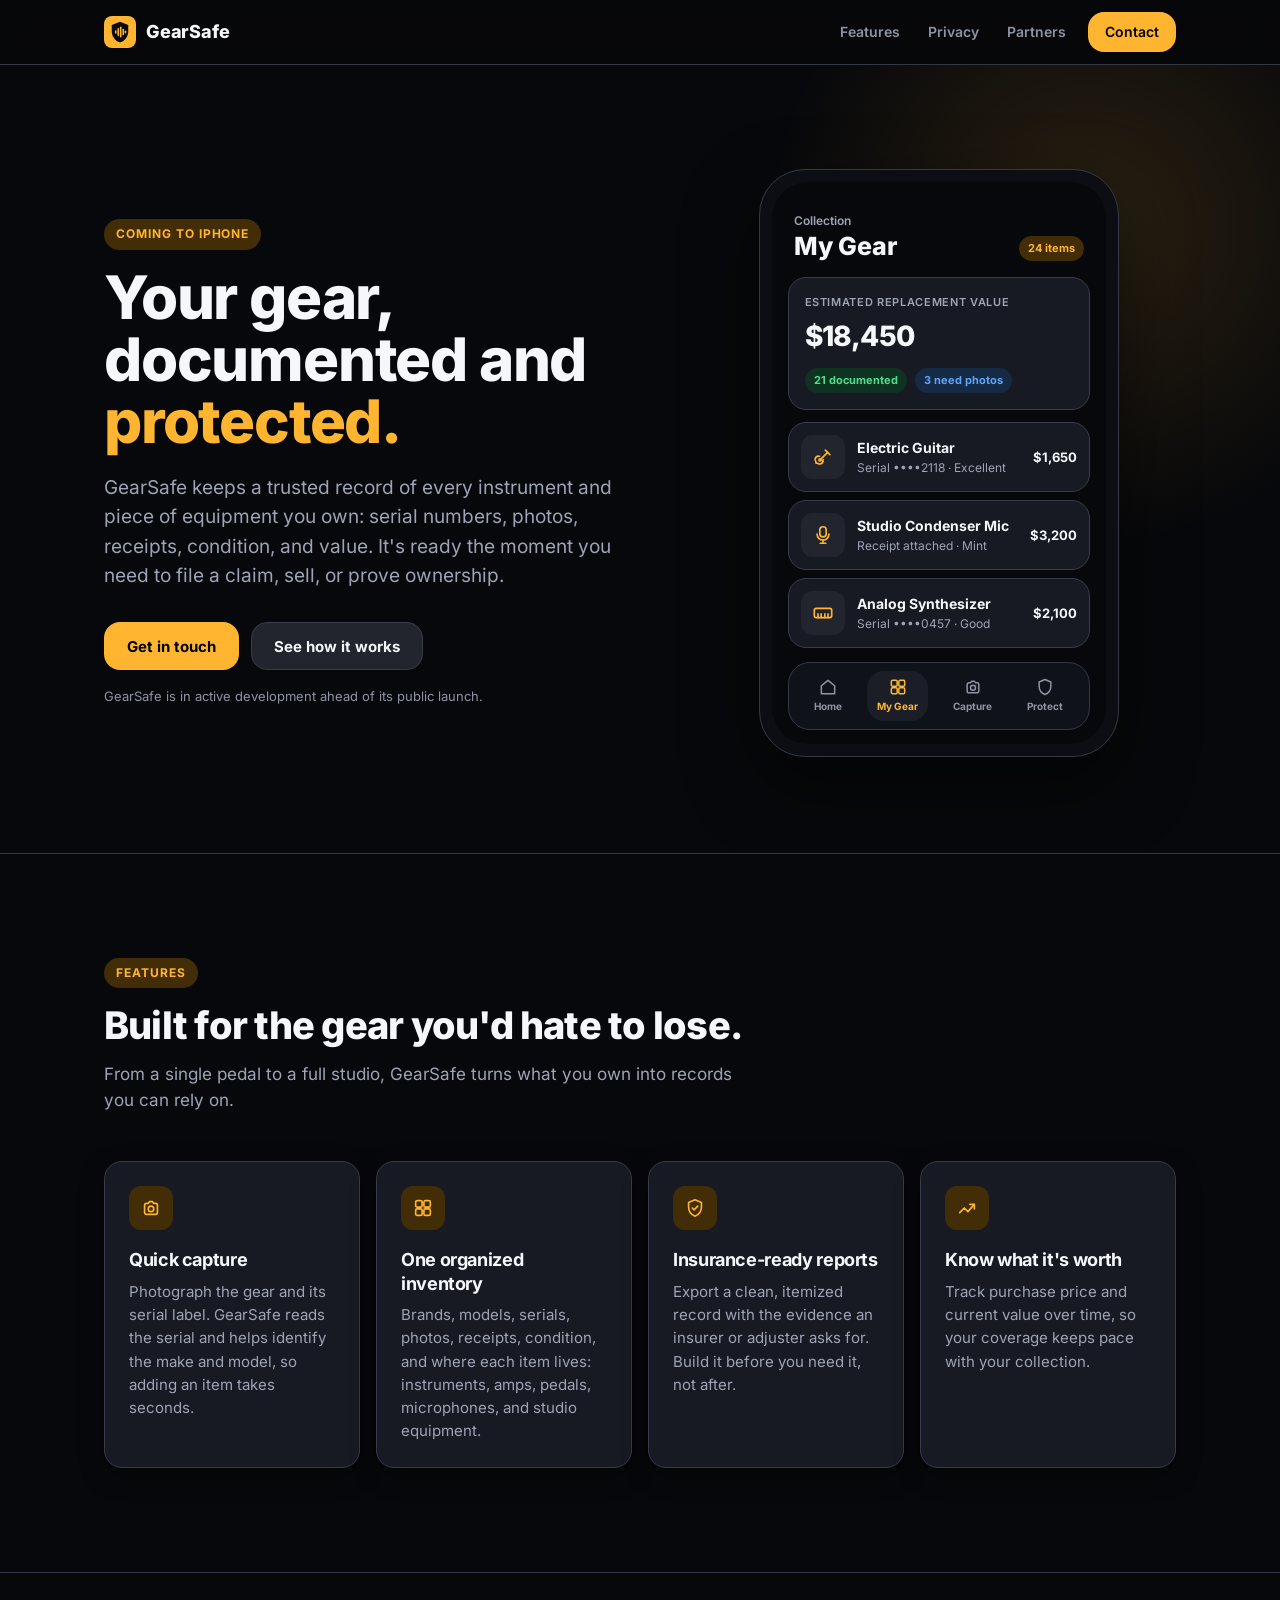
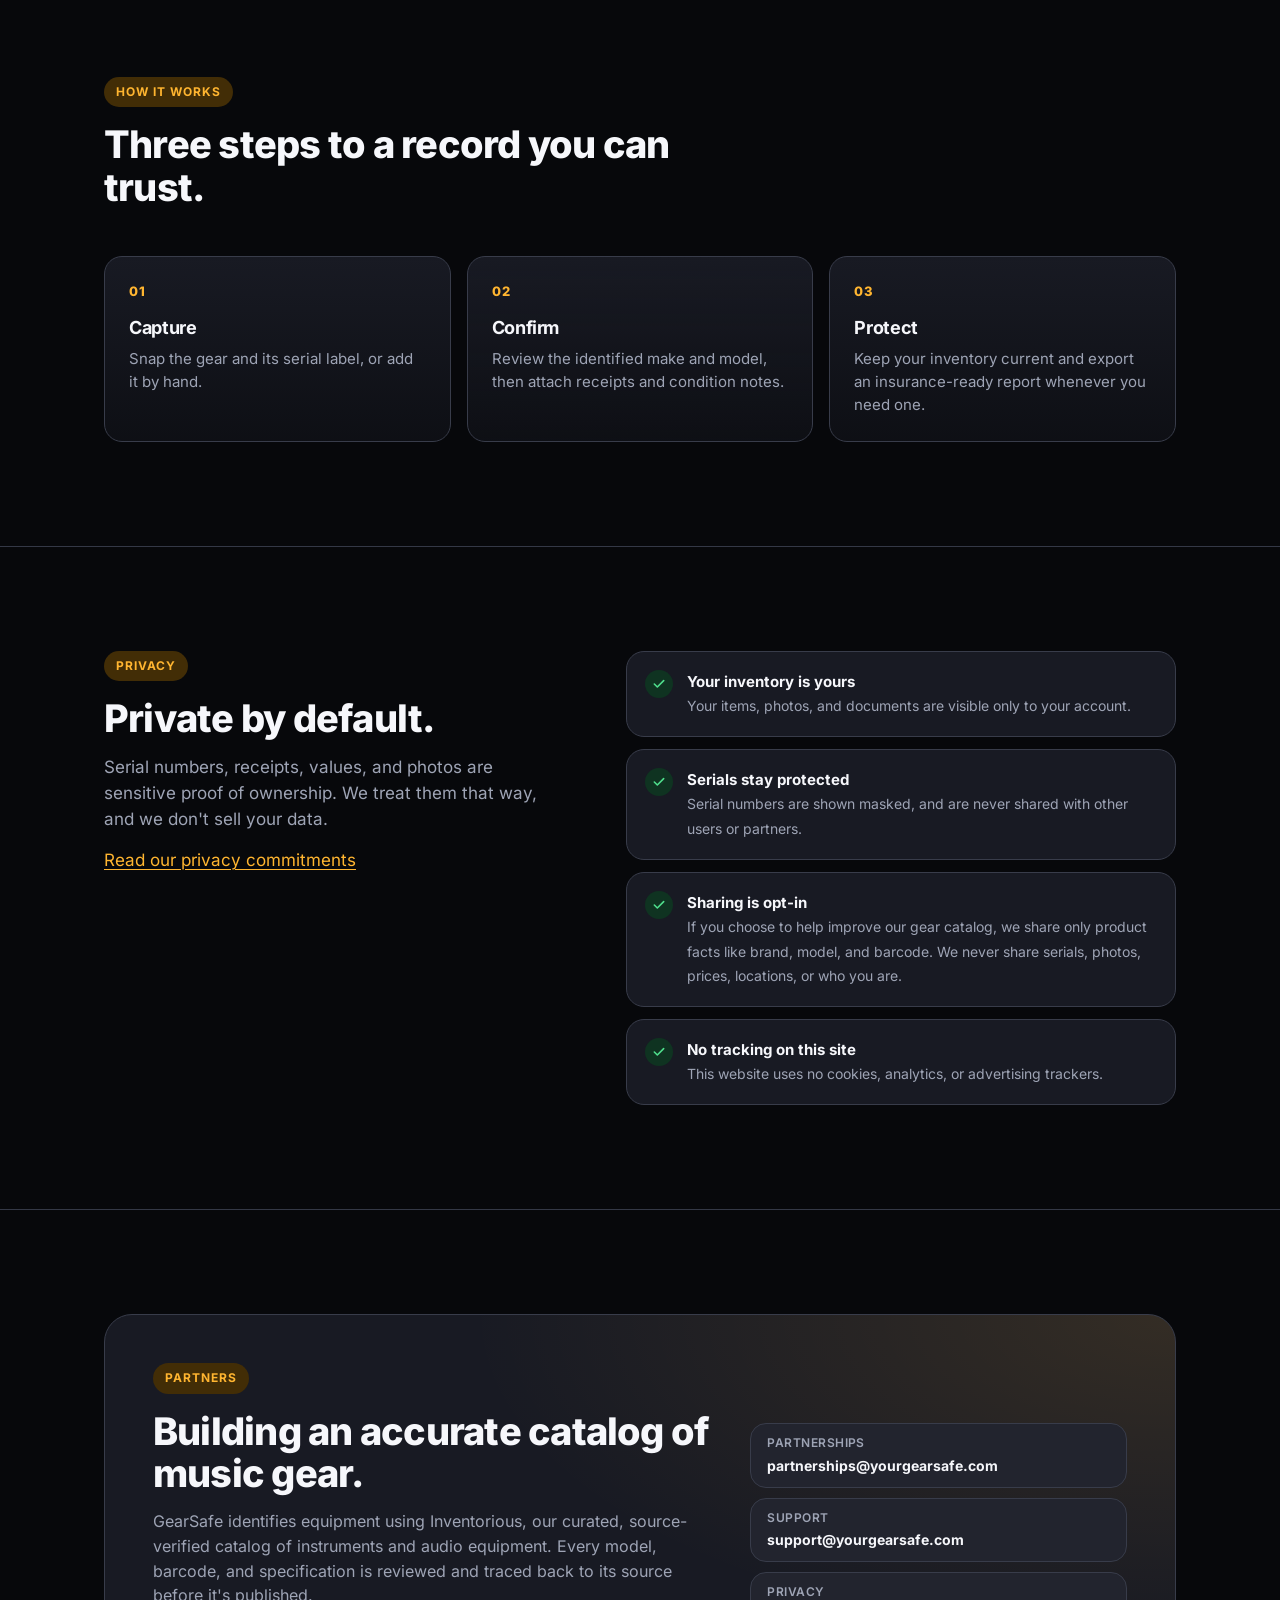
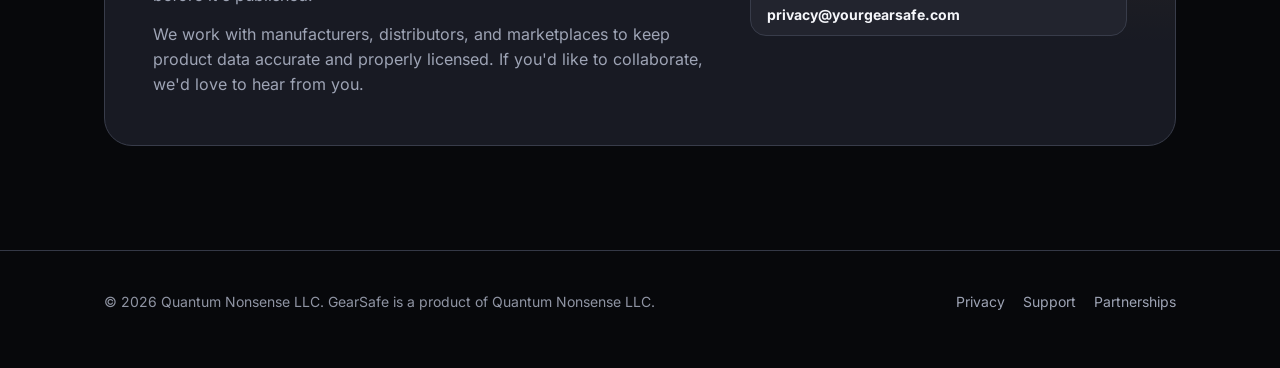
==== index.html @ 67d37d6b "Add GearSafe landing page and privacy commitments Co-Authored-By: Claude Opus 5 (1M context) <norepl" ====
<!doctype html>
<html lang="en">
<head>
  <meta charset="utf-8">
  <meta name="viewport" content="width=device-width, initial-scale=1, viewport-fit=cover">
  <title>GearSafe: Documented, insurance-ready music gear</title>
  <meta name="description" content="GearSafe helps musicians document their instruments and equipment (serials, photos, receipts, and values) and turn them into insurance-ready records. Private by default.">
  <meta name="theme-color" content="#07080B">
  <meta name="color-scheme" content="dark">
  <link rel="canonical" href="https://yourgearsafe.com/">
  <link rel="icon" href="/favicon.svg" type="image/svg+xml">
  <link rel="preload" href="/assets/fonts/inter-latin-wght.woff2" as="font" type="font/woff2" crossorigin>
  <link rel="stylesheet" href="/assets/styles.css">

  <meta property="og:type" content="website">
  <meta property="og:site_name" content="GearSafe">
  <meta property="og:title" content="GearSafe: Documented, insurance-ready music gear">
  <meta property="og:description" content="Document every instrument and piece of equipment you own, and turn it into insurance-ready records. Private by default.">
  <meta property="og:url" content="https://yourgearsafe.com/">
  <meta name="twitter:card" content="summary">
</head>
<body>
  <a class="skip-link" href="#main">Skip to content</a>

  <header class="site-header">
    <div class="wrap">
      <a class="brand" href="/" aria-label="GearSafe home">
        <img class="brand-mark" src="/assets/mark.svg" alt="" width="32" height="32">
        GearSafe
      </a>
      <nav class="nav" aria-label="Primary">
        <a class="nav-link" href="#features">Features</a>
        <a class="nav-link" href="#privacy">Privacy</a>
        <a class="nav-link" href="#partners">Partners</a>
        <a class="btn btn-primary" href="#contact">Contact</a>
      </nav>
    </div>
  </header>

  <main id="main">
    <section class="hero" aria-labelledby="hero-title">
      <div class="wrap hero-grid">
        <div>
          <p class="eyebrow">Coming to iPhone</p>
          <h1 id="hero-title">Your gear, documented and <span class="accent">protected.</span></h1>
          <p class="lede">
            GearSafe keeps a trusted record of every instrument and piece of equipment you own:
            serial numbers, photos, receipts, condition, and value. It's ready the moment you need
            to file a claim, sell, or prove ownership.
          </p>
          <div class="hero-actions">
            <a class="btn btn-primary" href="#contact">Get in touch</a>
            <a class="btn btn-secondary" href="#features">See how it works</a>
          </div>
          <p class="hero-note">GearSafe is in active development ahead of its public launch.</p>
        </div>

        <div class="device" role="img" aria-label="Illustration of the GearSafe My Gear screen listing a guitar, a microphone, and a synthesizer with a total collection value.">
          <div class="screen" aria-hidden="true">
            <div class="screen-top">
              <div>
                <div class="screen-sub">Collection</div>
                <div class="screen-title">My Gear</div>
              </div>
              <span class="chip chip-accent">24 items</span>
            </div>

            <div class="value-card">
              <div class="value-label">Estimated replacement value</div>
              <div class="value-amount">$18,450</div>
              <div class="value-meta">
                <span class="chip chip-success">21 documented</span>
                <span class="chip chip-info">3 need photos</span>
              </div>
            </div>

            <div class="gear-row">
              <div class="gear-thumb">
                <svg viewBox="0 0 24 24" fill="none" stroke="currentColor" stroke-width="1.8" stroke-linecap="round" stroke-linejoin="round"><path d="M14.5 4.5 19.5 9.5"/><path d="M17 7 10.5 13.5"/><path d="M8.2 11.2c-2-.4-4 .6-4.6 2.5-.8 2.4 1.2 3 .8 5 1.9-.5 2.7 1.6 5.1.8 1.9-.6 2.9-2.6 2.5-4.6"/><circle cx="8.8" cy="15.2" r="1.2"/></svg>
              </div>
              <div class="gear-body">
                <div class="gear-name">Electric Guitar</div>
                <div class="gear-detail">Serial ••••2118 · Excellent</div>
              </div>
              <div class="gear-value">$1,650</div>
            </div>

            <div class="gear-row">
              <div class="gear-thumb">
                <svg viewBox="0 0 24 24" fill="none" stroke="currentColor" stroke-width="1.8" stroke-linecap="round" stroke-linejoin="round"><rect x="8.5" y="3" width="7" height="11" rx="3.5"/><path d="M5.5 11a6.5 6.5 0 0 0 13 0"/><path d="M12 17.5V21"/><path d="M9 21h6"/></svg>
              </div>
              <div class="gear-body">
                <div class="gear-name">Studio Condenser Mic</div>
                <div class="gear-detail">Receipt attached · Mint</div>
              </div>
              <div class="gear-value">$3,200</div>
            </div>

            <div class="gear-row">
              <div class="gear-thumb">
                <svg viewBox="0 0 24 24" fill="none" stroke="currentColor" stroke-width="1.8" stroke-linecap="round" stroke-linejoin="round"><rect x="2.5" y="7" width="19" height="10" rx="2"/><path d="M6.5 17v-4"/><path d="M10 17v-4"/><path d="M14 17v-4"/><path d="M17.5 17v-4"/></svg>
              </div>
              <div class="gear-body">
                <div class="gear-name">Analog Synthesizer</div>
                <div class="gear-detail">Serial ••••0457 · Good</div>
              </div>
              <div class="gear-value">$2,100</div>
            </div>

            <div class="tabbar">
              <span class="tab">
                <svg viewBox="0 0 24 24" fill="none" stroke="currentColor" stroke-width="1.8" stroke-linecap="round" stroke-linejoin="round"><path d="M4 10.5 12 4l8 6.5V20H4z"/></svg>
                Home
              </span>
              <span class="tab is-active">
                <svg viewBox="0 0 24 24" fill="none" stroke="currentColor" stroke-width="1.8" stroke-linecap="round" stroke-linejoin="round"><rect x="4" y="4" width="7" height="7" rx="1.5"/><rect x="13" y="4" width="7" height="7" rx="1.5"/><rect x="4" y="13" width="7" height="7" rx="1.5"/><rect x="13" y="13" width="7" height="7" rx="1.5"/></svg>
                My Gear
              </span>
              <span class="tab">
                <svg viewBox="0 0 24 24" fill="none" stroke="currentColor" stroke-width="1.8" stroke-linecap="round" stroke-linejoin="round"><path d="M7 7h2l1.5-2h3L15 7h2a2 2 0 0 1 2 2v8a2 2 0 0 1-2 2H7a2 2 0 0 1-2-2V9a2 2 0 0 1 2-2z"/><circle cx="12" cy="13" r="3"/></svg>
                Capture
              </span>
              <span class="tab">
                <svg viewBox="0 0 24 24" fill="none" stroke="currentColor" stroke-width="1.8" stroke-linecap="round" stroke-linejoin="round"><path d="M12 3 5 6v5c0 4.5 3 8.4 7 10 4-1.6 7-5.5 7-10V6z"/></svg>
                Protect
              </span>
            </div>
          </div>
        </div>
      </div>
    </section>

    <section class="section" id="features" aria-labelledby="features-title">
      <div class="wrap">
        <div class="section-head">
          <p class="eyebrow">Features</p>
          <h2 id="features-title">Built for the gear you'd hate to lose.</h2>
          <p>From a single pedal to a full studio, GearSafe turns what you own into records you can rely on.</p>
        </div>

        <div class="cards">
          <article class="card">
            <div class="card-icon" aria-hidden="true">
              <svg viewBox="0 0 24 24" fill="none" stroke="currentColor" stroke-width="1.8" stroke-linecap="round" stroke-linejoin="round"><path d="M7 7h2l1.5-2h3L15 7h2a2 2 0 0 1 2 2v8a2 2 0 0 1-2 2H7a2 2 0 0 1-2-2V9a2 2 0 0 1 2-2z"/><circle cx="12" cy="13" r="3"/></svg>
            </div>
            <h3>Quick capture</h3>
            <p>Photograph the gear and its serial label. GearSafe reads the serial and helps identify the make and model, so adding an item takes seconds.</p>
          </article>

          <article class="card">
            <div class="card-icon" aria-hidden="true">
              <svg viewBox="0 0 24 24" fill="none" stroke="currentColor" stroke-width="1.8" stroke-linecap="round" stroke-linejoin="round"><rect x="4" y="4" width="7" height="7" rx="1.5"/><rect x="13" y="4" width="7" height="7" rx="1.5"/><rect x="4" y="13" width="7" height="7" rx="1.5"/><rect x="13" y="13" width="7" height="7" rx="1.5"/></svg>
            </div>
            <h3>One organized inventory</h3>
            <p>Brands, models, serials, photos, receipts, condition, and where each item lives: instruments, amps, pedals, microphones, and studio equipment.</p>
          </article>

          <article class="card">
            <div class="card-icon" aria-hidden="true">
              <svg viewBox="0 0 24 24" fill="none" stroke="currentColor" stroke-width="1.8" stroke-linecap="round" stroke-linejoin="round"><path d="M12 3 5 6v5c0 4.5 3 8.4 7 10 4-1.6 7-5.5 7-10V6z"/><path d="m9 12 2 2 4-4"/></svg>
            </div>
            <h3>Insurance-ready reports</h3>
            <p>Export a clean, itemized record with the evidence an insurer or adjuster asks for. Build it before you need it, not after.</p>
          </article>

          <article class="card">
            <div class="card-icon" aria-hidden="true">
              <svg viewBox="0 0 24 24" fill="none" stroke="currentColor" stroke-width="1.8" stroke-linecap="round" stroke-linejoin="round"><path d="M4 17 9 12l4 4 7-8"/><path d="M15 8h5v5"/></svg>
            </div>
            <h3>Know what it's worth</h3>
            <p>Track purchase price and current value over time, so your coverage keeps pace with your collection.</p>
          </article>
        </div>
      </div>
    </section>

    <section class="section" aria-labelledby="how-title">
      <div class="wrap">
        <div class="section-head">
          <p class="eyebrow">How it works</p>
          <h2 id="how-title">Three steps to a record you can trust.</h2>
        </div>
        <ol class="steps">
          <li>
            <h3>Capture</h3>
            <p>Snap the gear and its serial label, or add it by hand.</p>
          </li>
          <li>
            <h3>Confirm</h3>
            <p>Review the identified make and model, then attach receipts and condition notes.</p>
          </li>
          <li>
            <h3>Protect</h3>
            <p>Keep your inventory current and export an insurance-ready report whenever you need one.</p>
          </li>
        </ol>
      </div>
    </section>

    <section class="section" id="privacy" aria-labelledby="privacy-title">
      <div class="wrap split">
        <div class="section-head">
          <p class="eyebrow">Privacy</p>
          <h2 id="privacy-title">Private by default.</h2>
          <p>
            Serial numbers, receipts, values, and photos are sensitive proof of ownership.
            We treat them that way, and we don't sell your data.
          </p>
          <p><a href="/privacy/">Read our privacy commitments</a></p>
        </div>

        <ul class="checklist">
          <li>
            <span class="tick" aria-hidden="true"><svg viewBox="0 0 24 24" fill="none" stroke="currentColor" stroke-width="2.4" stroke-linecap="round" stroke-linejoin="round"><path d="m5 12 4.5 4.5L19 7"/></svg></span>
            <div><strong>Your inventory is yours</strong><span>Your items, photos, and documents are visible only to your account.</span></div>
          </li>
          <li>
            <span class="tick" aria-hidden="true"><svg viewBox="0 0 24 24" fill="none" stroke="currentColor" stroke-width="2.4" stroke-linecap="round" stroke-linejoin="round"><path d="m5 12 4.5 4.5L19 7"/></svg></span>
            <div><strong>Serials stay protected</strong><span>Serial numbers are shown masked, and are never shared with other users or partners.</span></div>
          </li>
          <li>
            <span class="tick" aria-hidden="true"><svg viewBox="0 0 24 24" fill="none" stroke="currentColor" stroke-width="2.4" stroke-linecap="round" stroke-linejoin="round"><path d="m5 12 4.5 4.5L19 7"/></svg></span>
            <div><strong>Sharing is opt-in</strong><span>If you choose to help improve our gear catalog, we share only product facts like brand, model, and barcode. We never share serials, photos, prices, locations, or who you are.</span></div>
          </li>
          <li>
            <span class="tick" aria-hidden="true"><svg viewBox="0 0 24 24" fill="none" stroke="currentColor" stroke-width="2.4" stroke-linecap="round" stroke-linejoin="round"><path d="m5 12 4.5 4.5L19 7"/></svg></span>
            <div><strong>No tracking on this site</strong><span>This website uses no cookies, analytics, or advertising trackers.</span></div>
          </li>
        </ul>
      </div>
    </section>

    <section class="section" id="partners" aria-labelledby="partners-title">
      <div class="wrap">
        <div class="panel">
          <div>
            <p class="eyebrow">Partners</p>
            <h2 id="partners-title">Building an accurate catalog of music gear.</h2>
            <p>
              GearSafe identifies equipment using Inventorious, our curated, source-verified catalog
              of instruments and audio equipment. Every model, barcode, and specification is
              reviewed and traced back to its source before it's published.
            </p>
            <p>
              We work with manufacturers, distributors, and marketplaces to keep product data
              accurate and properly licensed. If you'd like to collaborate, we'd love to hear from you.
            </p>
          </div>
          <ul class="contact-list" id="contact" aria-label="Contact GearSafe">
            <li>
              <a href="mailto:partnerships@yourgearsafe.com">
                <span class="label">Partnerships</span>
                <span class="addr">partnerships@yourgearsafe.com</span>
              </a>
            </li>
            <li>
              <a href="mailto:support@yourgearsafe.com">
                <span class="label">Support</span>
                <span class="addr">support@yourgearsafe.com</span>
              </a>
            </li>
            <li>
              <a href="mailto:privacy@yourgearsafe.com">
                <span class="label">Privacy</span>
                <span class="addr">privacy@yourgearsafe.com</span>
              </a>
            </li>
          </ul>
        </div>
      </div>
    </section>
  </main>

  <footer class="site-footer">
    <div class="wrap">
      <span>© 2026 Quantum Nonsense LLC. GearSafe is a product of Quantum Nonsense LLC.</span>
      <nav class="footer-links" aria-label="Footer">
        <a href="/privacy/">Privacy</a>
        <a href="mailto:support@yourgearsafe.com">Support</a>
        <a href="mailto:partnerships@yourgearsafe.com">Partnerships</a>
      </nav>
    </div>
  </footer>
</body>
</html>
---- assets/styles.css ----
/*
 * GearSafe marketing site.
 * Tokens mirror the `Gear Safe` Figma file (Design System v2 — Prototype 2.0),
 * as implemented in the app at src/constants/gear-vault-theme.ts.
 * Standing rule: "Look like GearSafe. Behave like iOS."
 */

@font-face {
  font-family: "Inter";
  src: url("fonts/inter-latin-wght.woff2") format("woff2");
  font-weight: 100 900;
  font-style: normal;
  font-display: swap;
}

:root {
  /* Semantic color */
  --bg-canvas: #07080b;
  --bg-surface: #181a23;
  --bg-elevated: #22242e;
  --bg-accent-subtle: #422d06;
  --bg-success-subtle: #0f3321;
  --bg-info-subtle: #142a45;
  --text-primary: #f6f7fb;
  --text-secondary: #9ea4b5;
  --text-accent: #ffb530;
  --text-inverse: #000000;
  --text-success: #4fde8c;
  --text-info: #60a5fa;
  --border-default: #383c4a;
  --border-soft: #343846;
  --border-focus: #ffb530;
  --nav-bg: rgba(17, 19, 26, 0.98);
  --nav-pill: #1b1e27;
  --nav-inactive: #8f94a3;

  /* Measures */
  --radius-sm: 8px;
  --radius-md: 12px;
  --radius-control: 16px;
  --radius-card: 18px;
  --radius-lg: 20px;
  --radius-sheet: 28px;
  --radius-pill: 999px;
  --touch-min: 44px;

  /* Effects */
  --shadow-card: 0 8px 24px rgba(0, 0, 0, 0.35);
  --shadow-floating: 0 28px 70px rgba(0, 0, 0, 0.5);
  --focus-amber: 0 0 0 3px rgba(255, 181, 48, 0.4);

  --page-max: 1120px;
  --gutter: clamp(16px, 5vw, 24px);
}

*,
*::before,
*::after {
  box-sizing: border-box;
}

html {
  -webkit-text-size-adjust: 100%;
  scroll-behavior: smooth;
}

@media (prefers-reduced-motion: reduce) {
  html {
    scroll-behavior: auto;
  }
}

body {
  margin: 0;
  background: var(--bg-canvas);
  color: var(--text-primary);
  font-family: "Inter", system-ui, -apple-system, "Segoe UI", Roboto, sans-serif;
  font-size: 16px;
  line-height: 1.55;
  -webkit-font-smoothing: antialiased;
  -moz-osx-font-smoothing: grayscale;
}

img,
svg {
  display: block;
  max-width: 100%;
}

a {
  color: var(--text-accent);
  text-decoration-thickness: 1px;
  text-underline-offset: 3px;
}

a:focus-visible,
button:focus-visible {
  outline: none;
  box-shadow: var(--focus-amber);
  border-radius: var(--radius-sm);
}

.wrap {
  width: 100%;
  max-width: var(--page-max);
  margin: 0 auto;
  padding-inline: var(--gutter);
}

.skip-link {
  position: absolute;
  left: 16px;
  top: -60px;
  background: var(--text-accent);
  color: var(--text-inverse);
  padding: 10px 14px;
  border-radius: var(--radius-sm);
  font-weight: 700;
  z-index: 100;
}
.skip-link:focus {
  top: 12px;
}

/* ---------- Header ---------- */

.site-header {
  position: sticky;
  top: 0;
  z-index: 50;
  background: rgba(7, 8, 11, 0.86);
  backdrop-filter: saturate(140%) blur(14px);
  -webkit-backdrop-filter: saturate(140%) blur(14px);
  border-bottom: 1px solid var(--border-soft);
}

.site-header .wrap {
  display: flex;
  align-items: center;
  justify-content: space-between;
  gap: 16px;
  min-height: 64px;
}

.brand {
  display: inline-flex;
  align-items: center;
  gap: 10px;
  color: var(--text-primary);
  text-decoration: none;
  font-weight: 800;
  font-size: 18px;
  letter-spacing: -0.01em;
  min-height: var(--touch-min);
}

.brand-mark {
  width: 32px;
  height: 32px;
  flex: none;
}

.nav {
  display: flex;
  align-items: center;
  gap: 4px;
}

.nav a {
  display: inline-flex;
  align-items: center;
  min-height: var(--touch-min);
  padding: 0 12px;
  color: var(--nav-inactive);
  text-decoration: none;
  font-size: 14px;
  font-weight: 600;
  border-radius: var(--radius-pill);
}

.nav a:hover {
  color: var(--text-primary);
  background: var(--nav-pill);
}

@media (max-width: 720px) {
  .nav .nav-link {
    display: none;
  }
}

/* ---------- Buttons ---------- */

.btn {
  display: inline-flex;
  align-items: center;
  justify-content: center;
  gap: 8px;
  min-height: 48px;
  padding: 0 22px;
  border-radius: var(--radius-control);
  font: inherit;
  font-size: 15px;
  font-weight: 700;
  text-decoration: none;
  border: 1px solid transparent;
  cursor: pointer;
  transition: opacity 120ms ease, background-color 120ms ease;
}

.btn:active {
  opacity: 0.86;
}

.btn-primary {
  background: var(--text-accent);
  color: var(--text-inverse);
}

.btn-primary:hover {
  background: #ffb833;
}

.btn-secondary {
  background: var(--bg-elevated);
  color: var(--text-primary);
  border-color: var(--border-default);
}

.btn-secondary:hover {
  border-color: var(--text-secondary);
}

.nav a.btn-primary,
.nav a.btn-primary:hover {
  color: var(--text-inverse);
  background: var(--text-accent);
}

.nav a.btn-primary:hover {
  background: #ffb833;
}

.nav .btn {
  border-radius: var(--radius-control);
  min-height: 40px;
  padding: 0 16px;
  font-size: 14px;
  margin-left: 6px;
}

/* ---------- Type ---------- */

.eyebrow {
  display: inline-flex;
  align-items: center;
  gap: 8px;
  margin: 0 0 16px;
  padding: 6px 12px;
  border-radius: var(--radius-pill);
  background: var(--bg-accent-subtle);
  color: var(--text-accent);
  font-size: 12px;
  font-weight: 700;
  letter-spacing: 0.08em;
  text-transform: uppercase;
}

h1,
h2,
h3 {
  margin: 0;
  letter-spacing: -0.02em;
}

h1 {
  font-size: clamp(38px, 6vw, 60px);
  line-height: 1.04;
  font-weight: 800;
}

h2 {
  font-size: clamp(28px, 4vw, 38px);
  line-height: 1.12;
  font-weight: 800;
}

h3 {
  font-size: 18px;
  line-height: 1.3;
  font-weight: 700;
}

.lede {
  margin: 20px 0 0;
  max-width: 34em;
  color: var(--text-secondary);
  font-size: clamp(17px, 2vw, 19px);
}

.accent {
  color: var(--text-accent);
}

/* ---------- Hero ---------- */

.hero {
  position: relative;
  overflow: hidden;
  padding-block: clamp(56px, 9vw, 104px) clamp(56px, 8vw, 96px);
}

.hero::before {
  content: "";
  position: absolute;
  inset: -20% -10% auto auto;
  width: 640px;
  height: 640px;
  background: radial-gradient(closest-side, rgba(255, 181, 48, 0.14), rgba(255, 181, 48, 0));
  pointer-events: none;
}

.hero-grid {
  position: relative;
  display: grid;
  grid-template-columns: minmax(0, 1.05fr) minmax(0, 0.95fr);
  gap: clamp(40px, 6vw, 72px);
  align-items: center;
}

@media (max-width: 900px) {
  .hero-grid {
    grid-template-columns: minmax(0, 1fr);
  }
}

.hero-actions {
  display: flex;
  flex-wrap: wrap;
  gap: 12px;
  margin-top: 32px;
}

.hero-note {
  margin: 16px 0 0;
  color: var(--nav-inactive);
  font-size: 13px;
}

/* ---------- Device mock (illustrative, built from app tokens) ---------- */

.device {
  justify-self: center;
  width: min(100%, 360px);
  padding: 12px;
  border-radius: 46px;
  background: #0d0e13;
  border: 1px solid var(--border-soft);
  box-shadow: var(--shadow-floating);
}

.screen {
  border-radius: 36px;
  background: var(--bg-canvas);
  padding: 22px 16px 14px;
  overflow: hidden;
}

.screen-top {
  display: flex;
  align-items: flex-end;
  justify-content: space-between;
  margin: 8px 6px 16px;
}

.screen-title {
  font-size: 25px;
  line-height: 1.2;
  font-weight: 800;
}

.screen-sub {
  color: var(--text-secondary);
  font-size: 12px;
  font-weight: 600;
}

.value-card {
  padding: 16px;
  border-radius: var(--radius-card);
  background: var(--bg-surface);
  border: 1px solid var(--border-default);
  margin-bottom: 12px;
}

.value-label {
  color: var(--text-secondary);
  font-size: 11px;
  font-weight: 600;
  letter-spacing: 0.06em;
  text-transform: uppercase;
}

.value-amount {
  margin-top: 4px;
  font-size: 28px;
  font-weight: 800;
  letter-spacing: -0.02em;
}

.value-meta {
  display: flex;
  gap: 8px;
  margin-top: 10px;
}

.chip {
  display: inline-flex;
  align-items: center;
  gap: 6px;
  padding: 4px 9px;
  border-radius: var(--radius-pill);
  font-size: 11px;
  font-weight: 700;
}

.chip-success {
  background: var(--bg-success-subtle);
  color: var(--text-success);
}

.chip-accent {
  background: var(--bg-accent-subtle);
  color: var(--text-accent);
}

.chip-info {
  background: var(--bg-info-subtle);
  color: var(--text-info);
}

.gear-row {
  display: flex;
  align-items: center;
  gap: 12px;
  padding: 12px;
  border-radius: var(--radius-card);
  background: var(--bg-surface);
  border: 1px solid var(--border-default);
  margin-bottom: 8px;
}

.gear-thumb {
  width: 44px;
  height: 44px;
  flex: none;
  border-radius: var(--radius-md);
  background: var(--bg-elevated);
  display: grid;
  place-items: center;
  color: var(--text-accent);
}

.gear-thumb svg {
  width: 22px;
  height: 22px;
}

.gear-body {
  min-width: 0;
  flex: 1;
}

.gear-name {
  font-size: 14px;
  font-weight: 700;
  white-space: nowrap;
  overflow: hidden;
  text-overflow: ellipsis;
}

.gear-detail {
  color: var(--text-secondary);
  font-size: 12px;
}

.gear-value {
  font-size: 13px;
  font-weight: 700;
}

.tabbar {
  display: flex;
  justify-content: space-around;
  margin-top: 14px;
  padding: 8px;
  border-radius: 22px;
  background: var(--nav-bg);
  border: 1px solid var(--border-soft);
}

.tab {
  display: grid;
  place-items: center;
  gap: 2px;
  padding: 6px 10px;
  border-radius: 17px;
  color: var(--nav-inactive);
  font-size: 10px;
  font-weight: 700;
}

.tab svg {
  width: 20px;
  height: 20px;
}

.tab.is-active {
  background: var(--nav-pill);
  color: #ffb833;
}

/* ---------- Sections ---------- */

.section {
  padding-block: clamp(64px, 9vw, 104px);
  border-top: 1px solid var(--border-soft);
}

.section-head {
  max-width: 40em;
  margin-bottom: clamp(32px, 5vw, 48px);
}

.section-head p {
  margin: 14px 0 0;
  color: var(--text-secondary);
  font-size: 17px;
}

.cards {
  display: grid;
  grid-template-columns: repeat(auto-fit, minmax(min(100%, 250px), 1fr));
  gap: 16px;
}

.card {
  padding: 24px;
  border-radius: var(--radius-card);
  background: var(--bg-surface);
  border: 1px solid var(--border-default);
  box-shadow: var(--shadow-card);
}

.card p {
  margin: 8px 0 0;
  color: var(--text-secondary);
  font-size: 15px;
}

.card-icon {
  width: 44px;
  height: 44px;
  margin-bottom: 18px;
  border-radius: var(--radius-md);
  background: var(--bg-accent-subtle);
  color: var(--text-accent);
  display: grid;
  place-items: center;
}

.card-icon svg {
  width: 22px;
  height: 22px;
}

.steps {
  counter-reset: step;
  display: grid;
  grid-template-columns: repeat(auto-fit, minmax(min(100%, 240px), 1fr));
  gap: 16px;
  margin: 0;
  padding: 0;
  list-style: none;
}

.steps li {
  counter-increment: step;
  padding: 24px;
  border-radius: var(--radius-card);
  border: 1px solid var(--border-default);
  background: linear-gradient(180deg, var(--bg-surface), rgba(24, 26, 35, 0.4));
}

.steps li::before {
  content: counter(step, decimal-leading-zero);
  display: block;
  margin-bottom: 14px;
  color: var(--text-accent);
  font-size: 13px;
  font-weight: 800;
  letter-spacing: 0.08em;
}

.steps p {
  margin: 8px 0 0;
  color: var(--text-secondary);
  font-size: 15px;
}

/* ---------- Privacy ---------- */

.split {
  display: grid;
  grid-template-columns: minmax(0, 0.9fr) minmax(0, 1.1fr);
  gap: clamp(32px, 6vw, 72px);
  align-items: start;
}

@media (max-width: 860px) {
  .split {
    grid-template-columns: minmax(0, 1fr);
  }
}

.checklist {
  display: grid;
  gap: 12px;
  margin: 0;
  padding: 0;
  list-style: none;
}

.checklist li {
  display: grid;
  grid-template-columns: 28px minmax(0, 1fr);
  gap: 14px;
  padding: 18px;
  border-radius: var(--radius-card);
  background: var(--bg-surface);
  border: 1px solid var(--border-default);
}

.checklist .tick {
  width: 28px;
  height: 28px;
  border-radius: var(--radius-pill);
  background: var(--bg-success-subtle);
  color: var(--text-success);
  display: grid;
  place-items: center;
}

.checklist .tick svg {
  width: 16px;
  height: 16px;
}

.checklist strong {
  display: block;
  font-size: 15px;
}

.checklist span {
  color: var(--text-secondary);
  font-size: 14px;
}

/* ---------- Partners / contact ---------- */

.panel {
  display: grid;
  grid-template-columns: minmax(0, 1.2fr) minmax(0, 0.8fr);
  gap: 32px;
  align-items: center;
  padding: clamp(24px, 5vw, 48px);
  border-radius: var(--radius-sheet);
  background:
    radial-gradient(120% 140% at 100% 0%, rgba(255, 181, 48, 0.12), rgba(255, 181, 48, 0) 55%),
    var(--bg-surface);
  border: 1px solid var(--border-default);
}

@media (max-width: 820px) {
  .panel {
    grid-template-columns: minmax(0, 1fr);
  }
}

.panel p {
  margin: 14px 0 0;
  color: var(--text-secondary);
  font-size: 16px;
}

.contact-list {
  display: grid;
  gap: 10px;
  margin: 0;
  padding: 0;
  list-style: none;
}

.contact-list a {
  display: flex;
  align-items: center;
  justify-content: space-between;
  gap: 12px;
  min-height: 56px;
  padding: 0 16px;
  border-radius: var(--radius-control);
  background: var(--bg-elevated);
  border: 1px solid var(--border-default);
  color: var(--text-primary);
  text-decoration: none;
}

.contact-list a:hover {
  border-color: var(--text-accent);
}

.contact-list .label {
  color: var(--text-secondary);
  font-size: 12px;
  font-weight: 600;
  letter-spacing: 0.04em;
  text-transform: uppercase;
}

.contact-list .addr {
  font-size: 14px;
  font-weight: 700;
  overflow-wrap: anywhere;
  text-align: right;
}

/* ---------- Footer ---------- */

.site-footer {
  padding-block: 40px 56px;
  border-top: 1px solid var(--border-soft);
  color: var(--nav-inactive);
  font-size: 14px;
}

.site-footer .wrap {
  display: flex;
  flex-wrap: wrap;
  align-items: center;
  justify-content: space-between;
  gap: 16px;
}

.footer-links {
  display: flex;
  flex-wrap: wrap;
  gap: 4px 18px;
}

.footer-links a {
  color: var(--text-secondary);
  text-decoration: none;
}

.footer-links a:hover {
  color: var(--text-primary);
}

/* ---------- Legal page ---------- */

.legal {
  padding-block: clamp(48px, 8vw, 88px);
}

.legal article {
  max-width: 44em;
}

.legal h1 {
  font-size: clamp(34px, 5vw, 46px);
}

.legal .updated {
  margin: 12px 0 0;
  color: var(--nav-inactive);
  font-size: 14px;
}

.legal h2 {
  margin-top: 44px;
  font-size: 22px;
}

.legal p,
.legal li {
  color: var(--text-secondary);
}

.legal li + li {
  margin-top: 6px;
}

.legal strong {
  color: var(--text-primary);
}

.callout {
  margin-top: 28px;
  padding: 18px 20px;
  border-radius: var(--radius-card);
  background: var(--bg-accent-subtle);
  border: 1px solid rgba(255, 181, 48, 0.35);
  color: var(--text-primary);
}

.callout p {
  margin: 0;
  color: var(--text-primary);
}

/* ---------- Layout refinements ---------- */

/* Section eyebrows keep their pill style inside section heads and panels. */
.section-head .eyebrow,
.panel .eyebrow {
  margin: 0 0 16px;
  color: var(--text-accent);
  font-size: 12px;
}

/* Feature cards: 4-up on wide screens, 2x2 on tablets, stacked on phones. */
.cards {
  grid-template-columns: repeat(4, minmax(0, 1fr));
}

@media (max-width: 1100px) {
  .cards {
    grid-template-columns: repeat(2, minmax(0, 1fr));
  }
}

@media (max-width: 560px) {
  .cards {
    grid-template-columns: minmax(0, 1fr);
  }
}

/* Contact rows: label above address so long addresses never break mid-word. */
.contact-list a {
  flex-direction: column;
  align-items: flex-start;
  justify-content: center;
  gap: 2px;
  min-height: 64px;
  padding: 10px 16px;
}

.contact-list .addr {
  text-align: left;
  overflow-wrap: normal;
  word-break: normal;
}

@media (max-width: 380px) {
  .contact-list .addr {
    font-size: 13px;
  }
}

.legal .eyebrow {
  margin: 0 0 16px;
  color: var(--text-accent);
  font-size: 12px;
}
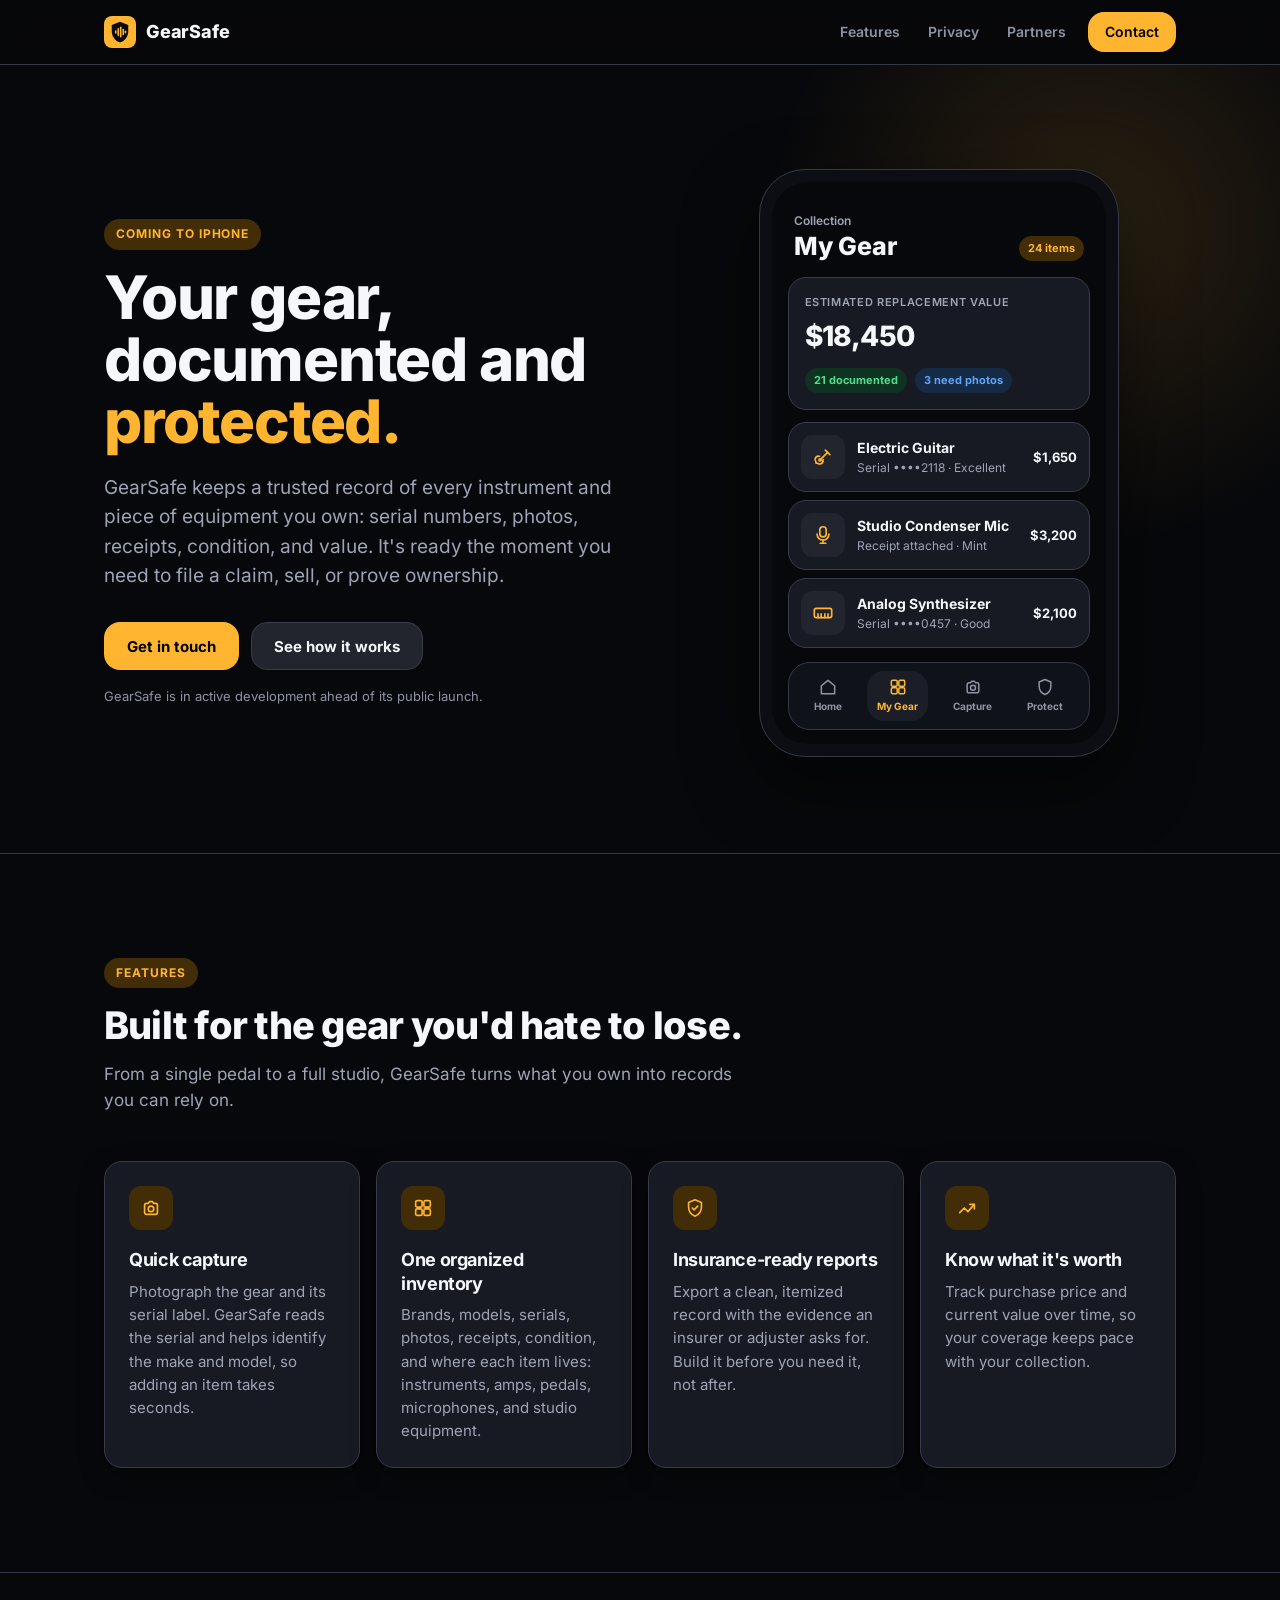
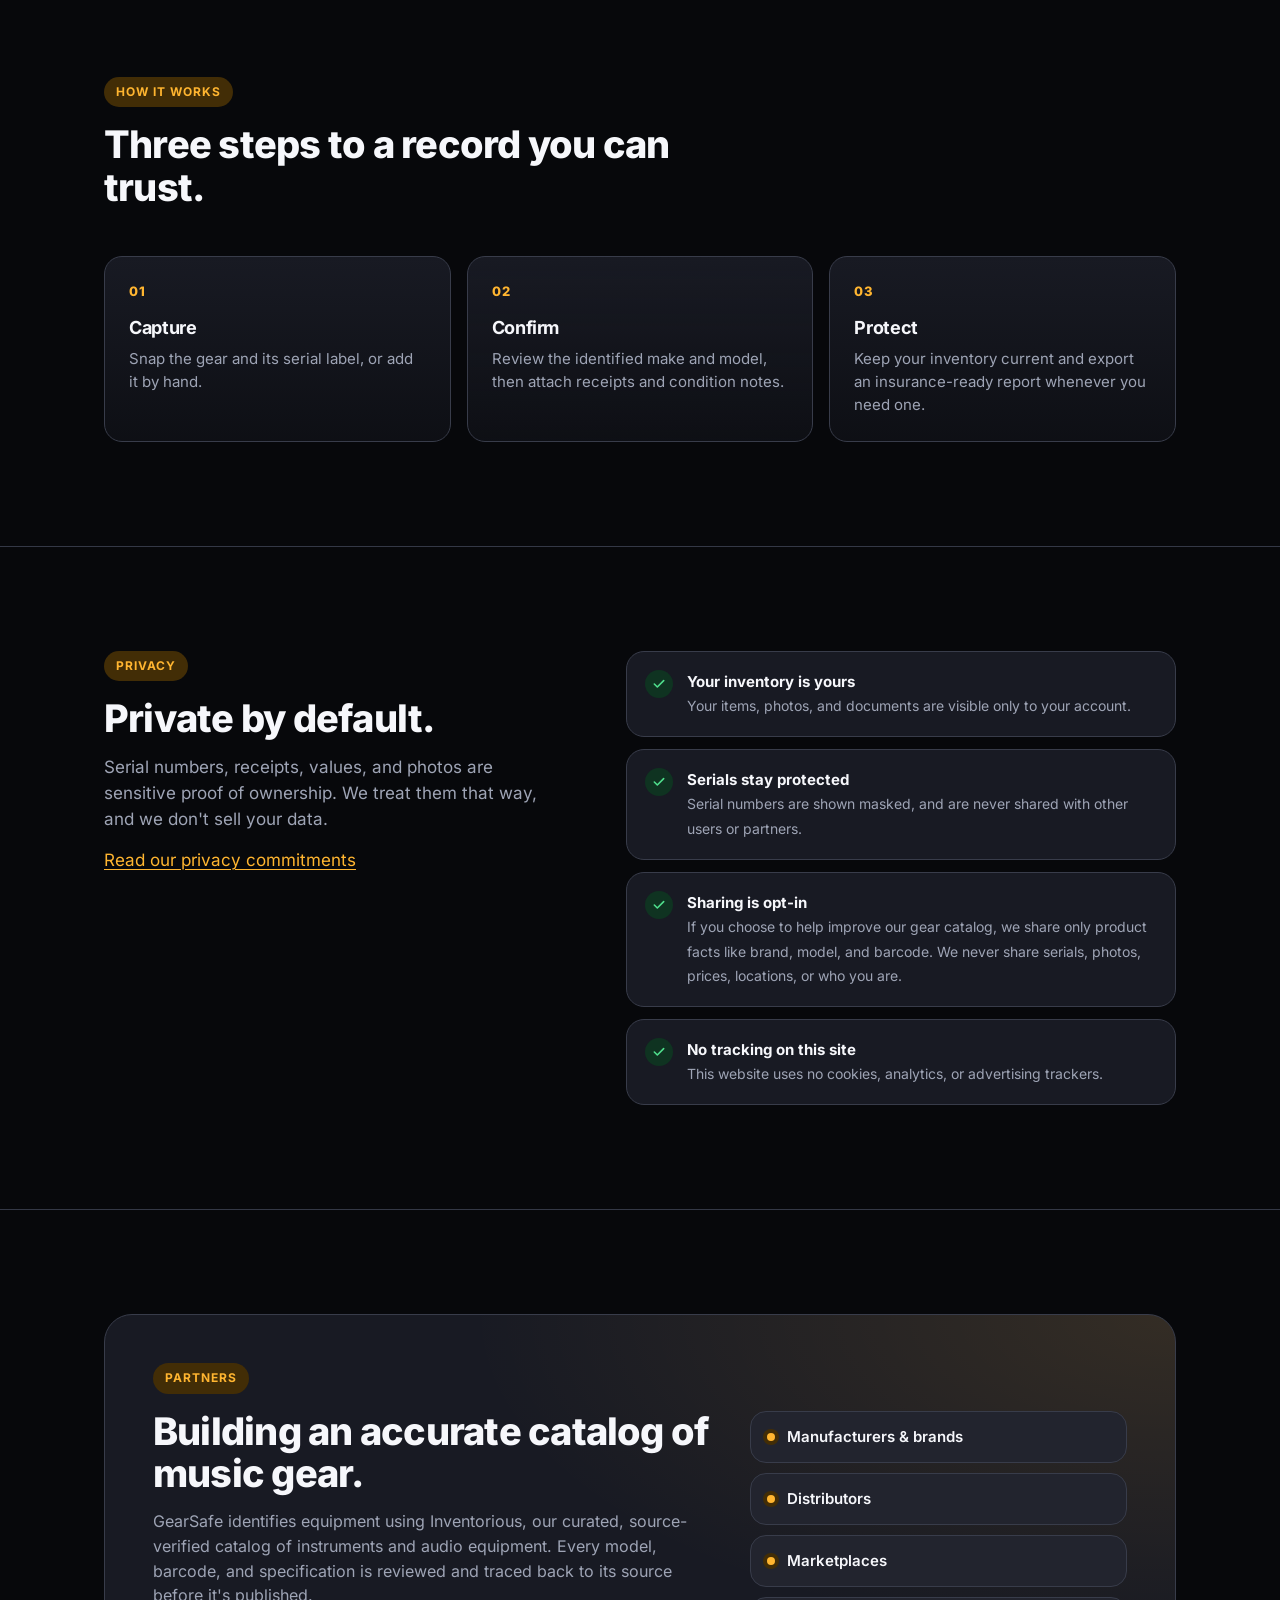
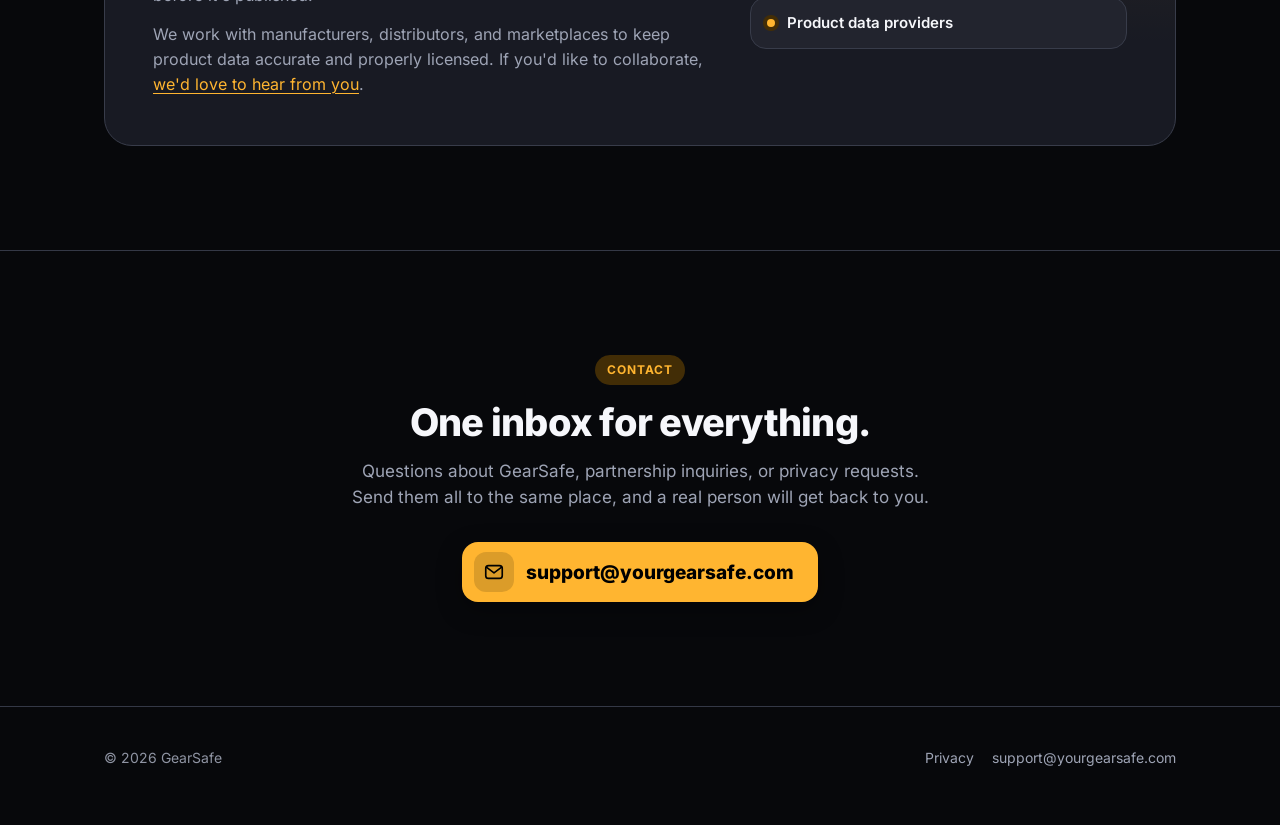
==== commit 5dcd4578: "Single support contact, remove operator name, add Pages config Consolidate all contact to support@yo" ====
--- a/index.html
+++ b/index.html
@@ -243,29 +243,34 @@
             </p>
             <p>
               We work with manufacturers, distributors, and marketplaces to keep product data
-              accurate and properly licensed. If you'd like to collaborate, we'd love to hear from you.
+              accurate and properly licensed. If you'd like to collaborate, <a href="#contact">we'd love to hear from you</a>.
             </p>
           </div>
-          <ul class="contact-list" id="contact" aria-label="Contact GearSafe">
-            <li>
-              <a href="mailto:partnerships@yourgearsafe.com">
-                <span class="label">Partnerships</span>
-                <span class="addr">partnerships@yourgearsafe.com</span>
-              </a>
-            </li>
-            <li>
-              <a href="mailto:support@yourgearsafe.com">
-                <span class="label">Support</span>
-                <span class="addr">support@yourgearsafe.com</span>
-              </a>
-            </li>
-            <li>
-              <a href="mailto:privacy@yourgearsafe.com">
-                <span class="label">Privacy</span>
-                <span class="addr">privacy@yourgearsafe.com</span>
-              </a>
-            </li>
+          <ul class="partner-list" aria-label="Who we work with">
+            <li><span class="partner-dot" aria-hidden="true"></span>Manufacturers &amp; brands</li>
+            <li><span class="partner-dot" aria-hidden="true"></span>Distributors</li>
+            <li><span class="partner-dot" aria-hidden="true"></span>Marketplaces</li>
+            <li><span class="partner-dot" aria-hidden="true"></span>Product data providers</li>
           </ul>
+        </div>
+      </div>
+    </section>
+
+    <section class="section contact" id="contact" aria-labelledby="contact-title">
+      <div class="wrap">
+        <div class="contact-card">
+          <p class="eyebrow">Contact</p>
+          <h2 id="contact-title">One inbox for everything.</h2>
+          <p>
+            Questions about GearSafe, partnership inquiries, or privacy requests. Send them all
+            to the same place, and a real person will get back to you.
+          </p>
+          <a class="contact-address" href="mailto:support@yourgearsafe.com">
+            <span class="contact-icon" aria-hidden="true">
+              <svg viewBox="0 0 24 24" fill="none" stroke="currentColor" stroke-width="1.8" stroke-linecap="round" stroke-linejoin="round"><rect x="3" y="5" width="18" height="14" rx="3"/><path d="m4 7 8 6 8-6"/></svg>
+            </span>
+            support@yourgearsafe.com
+          </a>
         </div>
       </div>
     </section>
@@ -273,11 +278,10 @@
 
   <footer class="site-footer">
     <div class="wrap">
-      <span>© 2026 Quantum Nonsense LLC. GearSafe is a product of Quantum Nonsense LLC.</span>
+      <span>© 2026 GearSafe</span>
       <nav class="footer-links" aria-label="Footer">
         <a href="/privacy/">Privacy</a>
-        <a href="mailto:support@yourgearsafe.com">Support</a>
-        <a href="mailto:partnerships@yourgearsafe.com">Partnerships</a>
+        <a href="mailto:support@yourgearsafe.com">support@yourgearsafe.com</a>
       </nav>
     </div>
   </footer>
--- a/assets/styles.css
+++ b/assets/styles.css
@@ -872,3 +872,97 @@
   color: var(--text-accent);
   font-size: 12px;
 }
+
+/* ---------- Partners list + single contact card ---------- */
+
+.partner-list {
+  display: grid;
+  gap: 10px;
+  margin: 0;
+  padding: 0;
+  list-style: none;
+}
+
+.partner-list li {
+  display: flex;
+  align-items: center;
+  gap: 12px;
+  min-height: 52px;
+  padding: 0 16px;
+  border-radius: var(--radius-control);
+  background: var(--bg-elevated);
+  border: 1px solid var(--border-default);
+  font-size: 15px;
+  font-weight: 600;
+}
+
+.partner-dot {
+  width: 8px;
+  height: 8px;
+  flex: none;
+  border-radius: var(--radius-pill);
+  background: var(--text-accent);
+  box-shadow: 0 0 0 4px var(--bg-accent-subtle);
+}
+
+.contact {
+  text-align: center;
+}
+
+.contact-card {
+  max-width: 640px;
+  margin: 0 auto;
+}
+
+.contact-card .eyebrow {
+  margin: 0 0 16px;
+  color: var(--text-accent);
+  font-size: 12px;
+}
+
+.contact-card > p:not(.eyebrow) {
+  margin: 14px auto 0;
+  max-width: 34em;
+  color: var(--text-secondary);
+  font-size: 17px;
+}
+
+.contact-address {
+  display: inline-flex;
+  align-items: center;
+  gap: 12px;
+  margin-top: 32px;
+  min-height: 60px;
+  padding: 0 24px 0 12px;
+  border-radius: var(--radius-control);
+  background: var(--text-accent);
+  color: var(--text-inverse);
+  font-size: clamp(16px, 3.6vw, 19px);
+  font-weight: 800;
+  text-decoration: none;
+  box-shadow: var(--shadow-card);
+  transition: background-color 120ms ease, opacity 120ms ease;
+}
+
+.contact-address:hover {
+  background: #ffb833;
+}
+
+.contact-address:active {
+  opacity: 0.86;
+}
+
+.contact-icon {
+  width: 40px;
+  height: 40px;
+  flex: none;
+  display: grid;
+  place-items: center;
+  border-radius: var(--radius-md);
+  background: rgba(0, 0, 0, 0.14);
+}
+
+.contact-icon svg {
+  width: 22px;
+  height: 22px;
+}
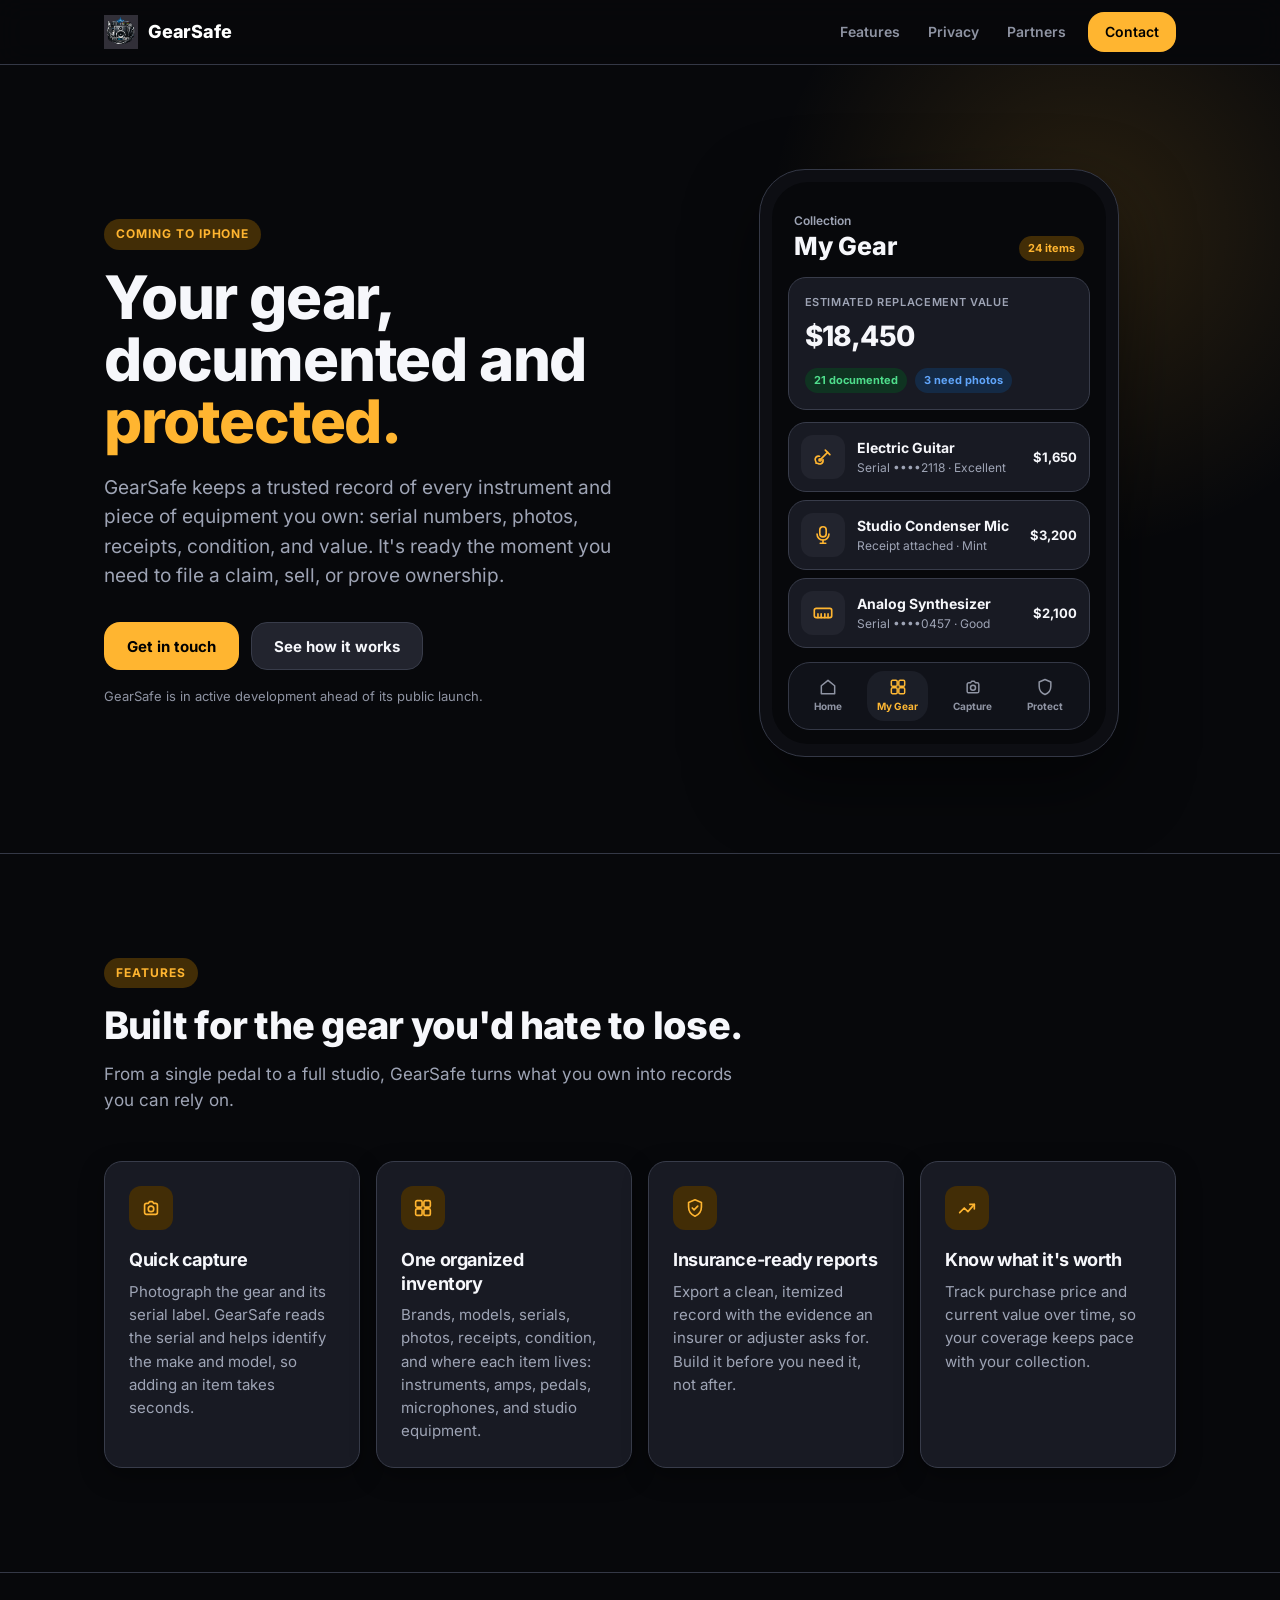
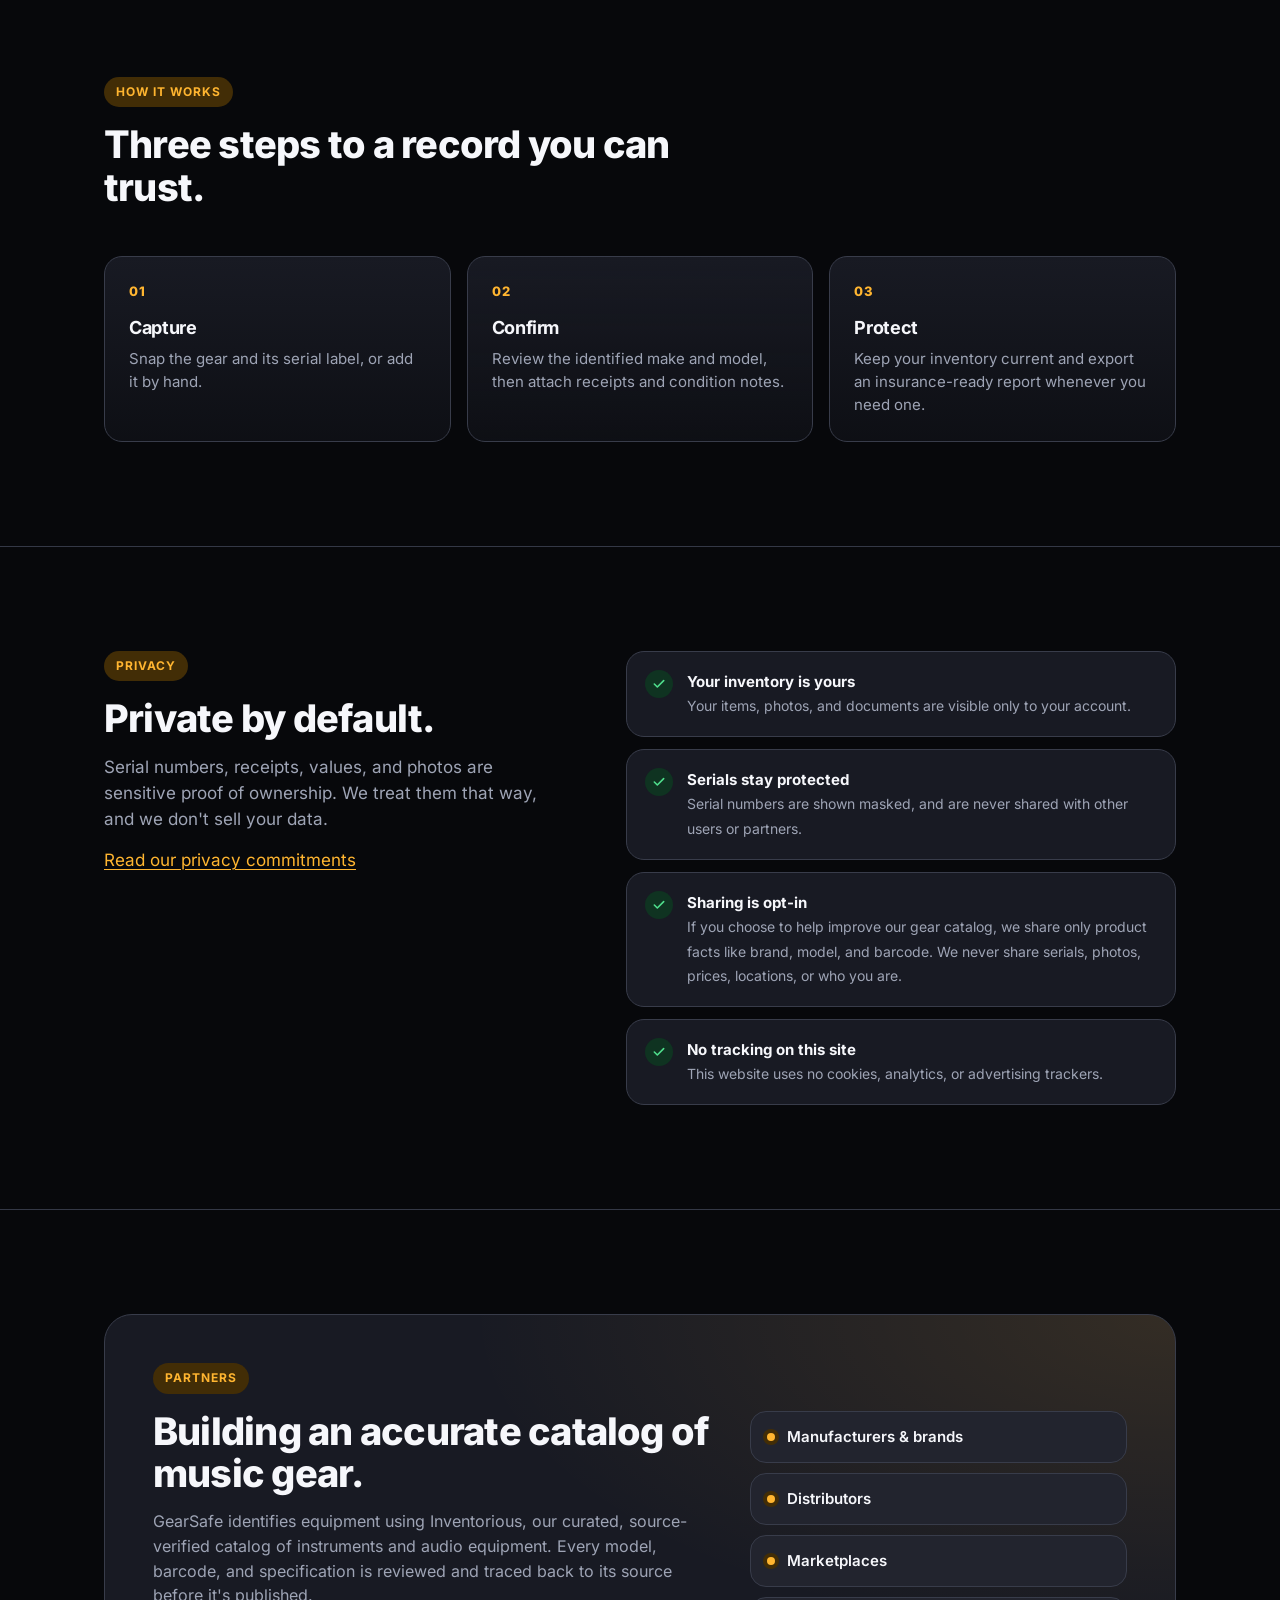
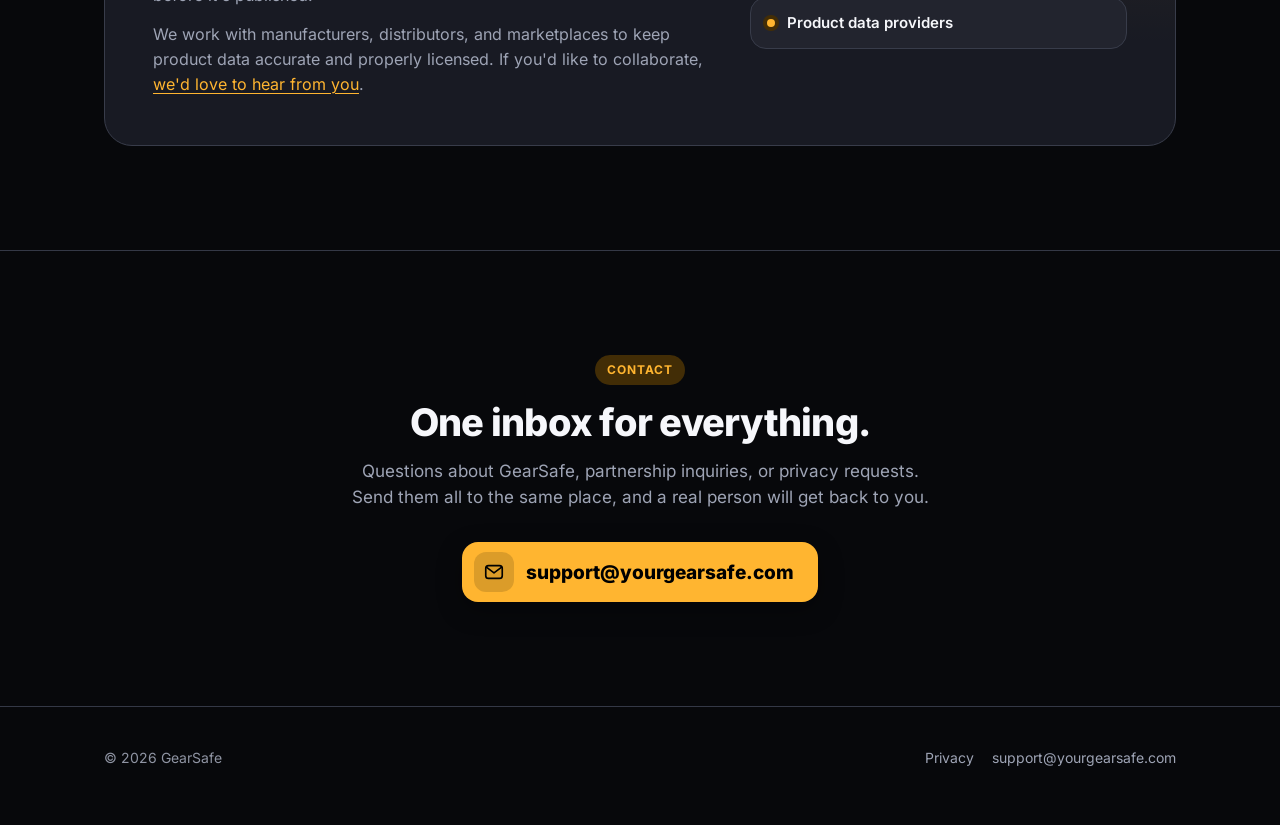
==== commit 4083b90b: "Use the approved Figma brand mark and wordmark Replace the interim shield placeholder with the Brand" ====
--- a/index.html
+++ b/index.html
@@ -8,7 +8,8 @@
   <meta name="theme-color" content="#07080B">
   <meta name="color-scheme" content="dark">
   <link rel="canonical" href="https://yourgearsafe.com/">
-  <link rel="icon" href="/favicon.svg" type="image/svg+xml">
+  <link rel="icon" href="/favicon.png" type="image/png">
+  <link rel="apple-touch-icon" href="/apple-touch-icon.png">
   <link rel="preload" href="/assets/fonts/inter-latin-wght.woff2" as="font" type="font/woff2" crossorigin>
   <link rel="stylesheet" href="/assets/styles.css">
 
@@ -17,6 +18,7 @@
   <meta property="og:title" content="GearSafe: Documented, insurance-ready music gear">
   <meta property="og:description" content="Document every instrument and piece of equipment you own, and turn it into insurance-ready records. Private by default.">
   <meta property="og:url" content="https://yourgearsafe.com/">
+  <meta property="og:image" content="https://yourgearsafe.com/assets/brand-mark.png">
   <meta name="twitter:card" content="summary">
 </head>
 <body>
@@ -25,8 +27,8 @@
   <header class="site-header">
     <div class="wrap">
       <a class="brand" href="/" aria-label="GearSafe home">
-        <img class="brand-mark" src="/assets/mark.svg" alt="" width="32" height="32">
-        GearSafe
+        <img class="brand-mark" src="/assets/brand-mark.png" alt="" width="34" height="34">
+        <span class="wordmark">GearSafe</span>
       </a>
       <nav class="nav" aria-label="Primary">
         <a class="nav-link" href="#features">Features</a>
--- a/assets/styles.css
+++ b/assets/styles.css
@@ -966,3 +966,21 @@
   width: 22px;
   height: 22px;
 }
+
+/* ---------- Brand lockup (Figma: Brand Icons page) ---------- */
+
+/* Wordmark type spec from Figma "GearSafe Logo Text": Inter 800, #FFF,
+   with a 3px #040507 stroke at 72px. The stroke is scaled proportionally
+   (~4% of font size) so it reads the same at header size. */
+.wordmark {
+  color: #fff;
+  font-weight: 800;
+  letter-spacing: -0.01em;
+  -webkit-text-stroke: 0.75px #040507;
+  paint-order: stroke fill;
+}
+
+.brand-mark {
+  width: 34px;
+  height: 34px;
+}
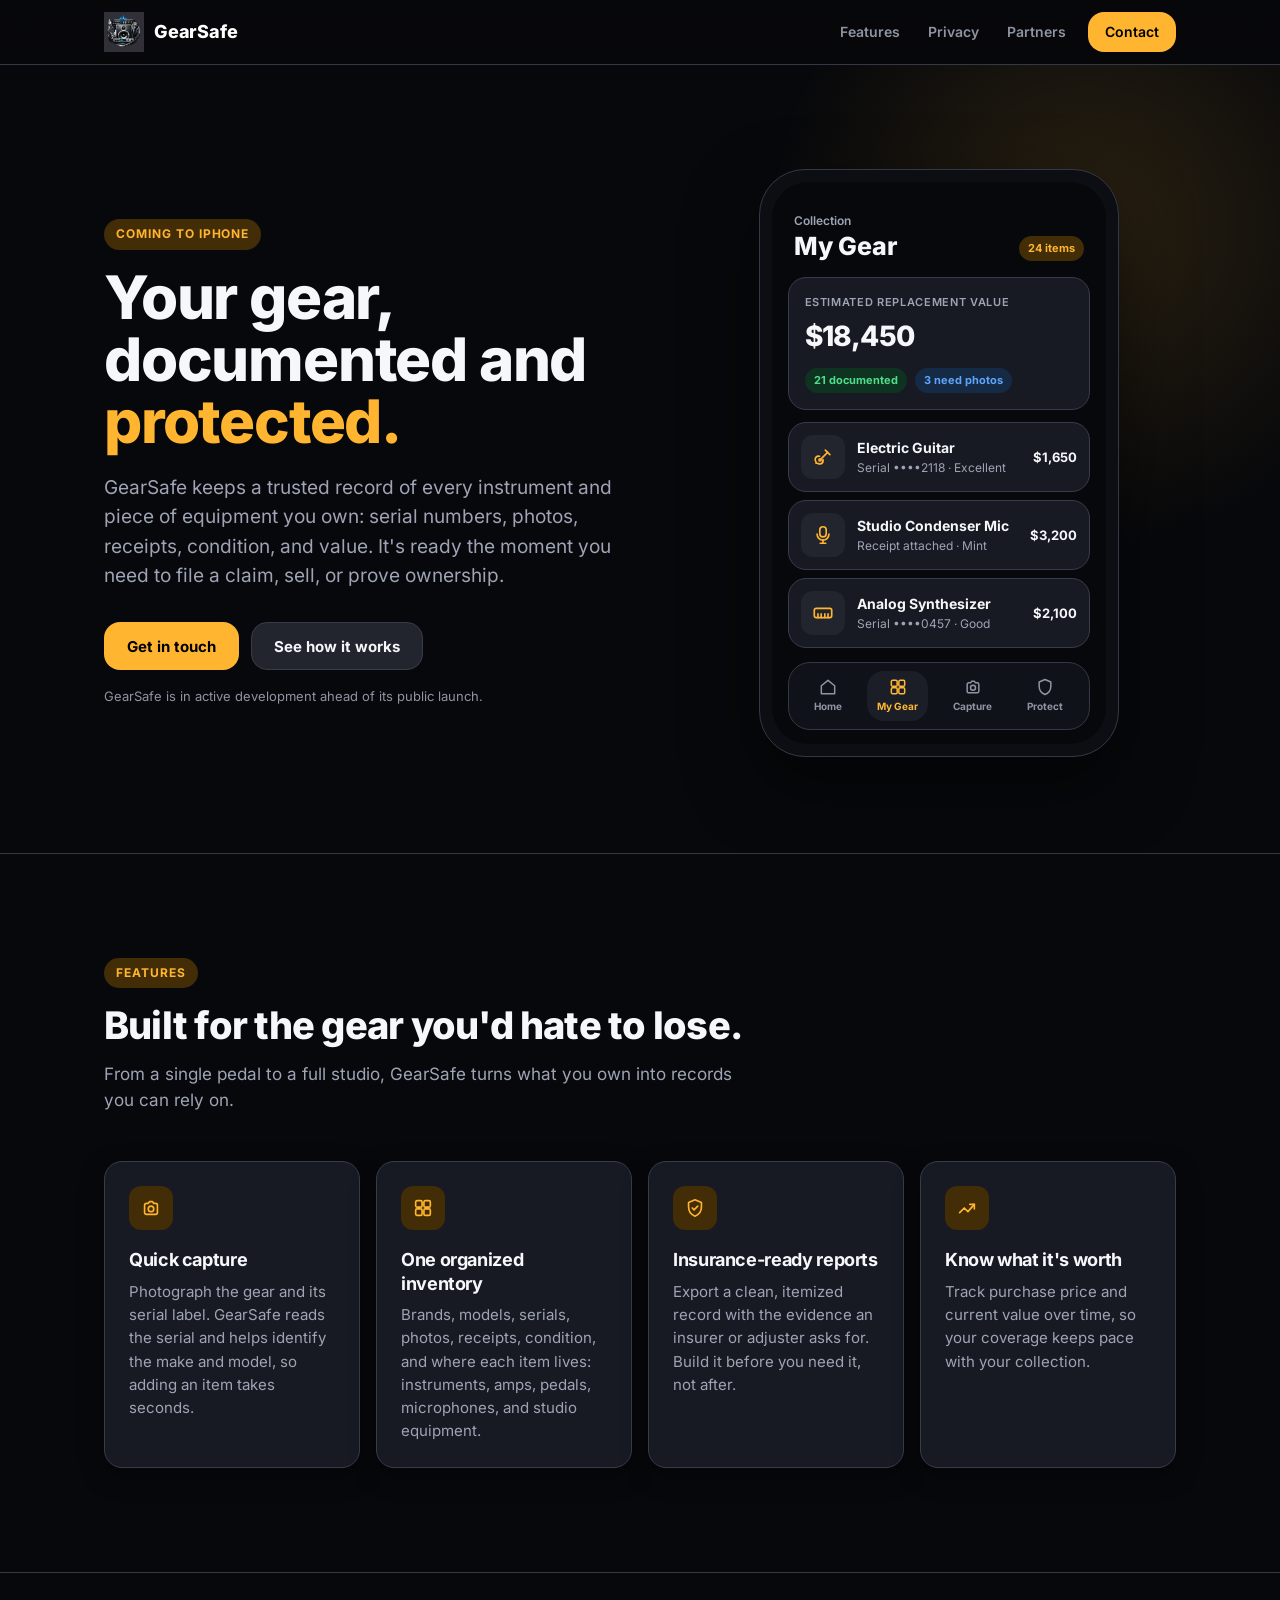
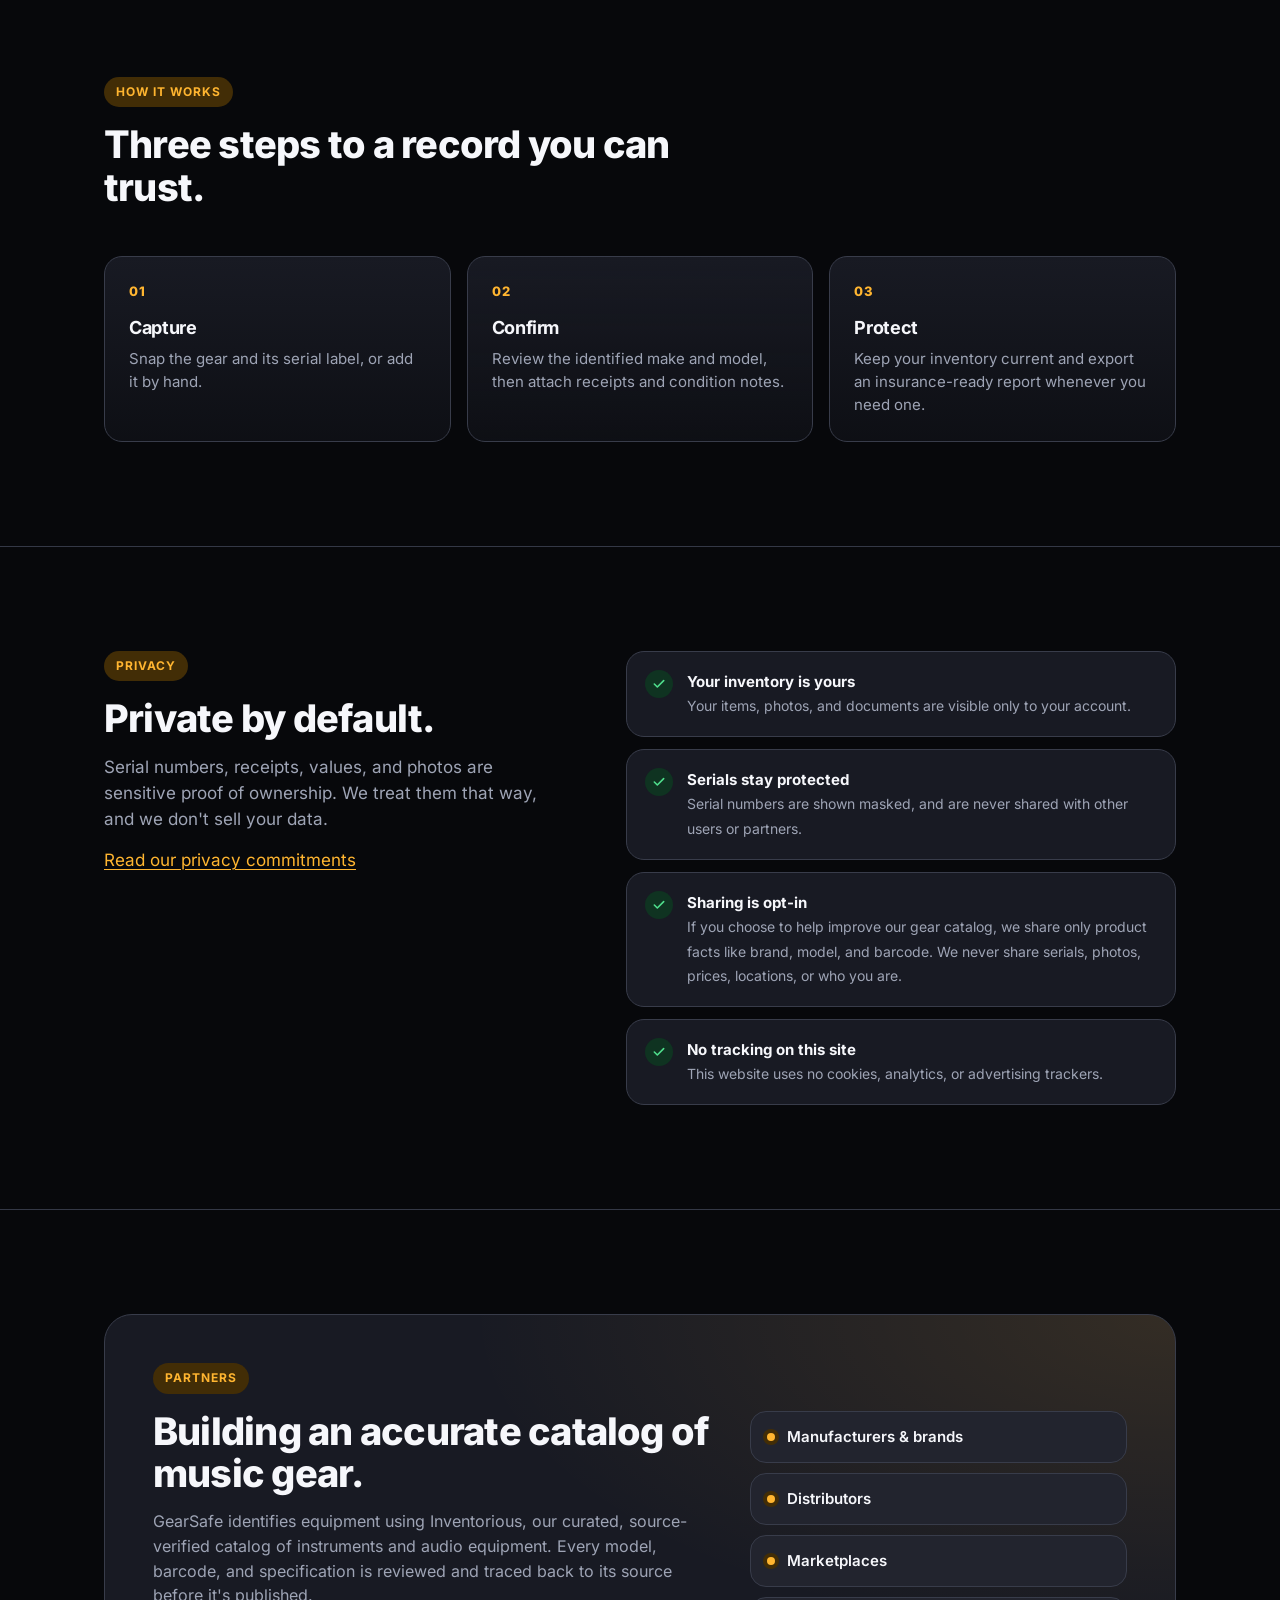
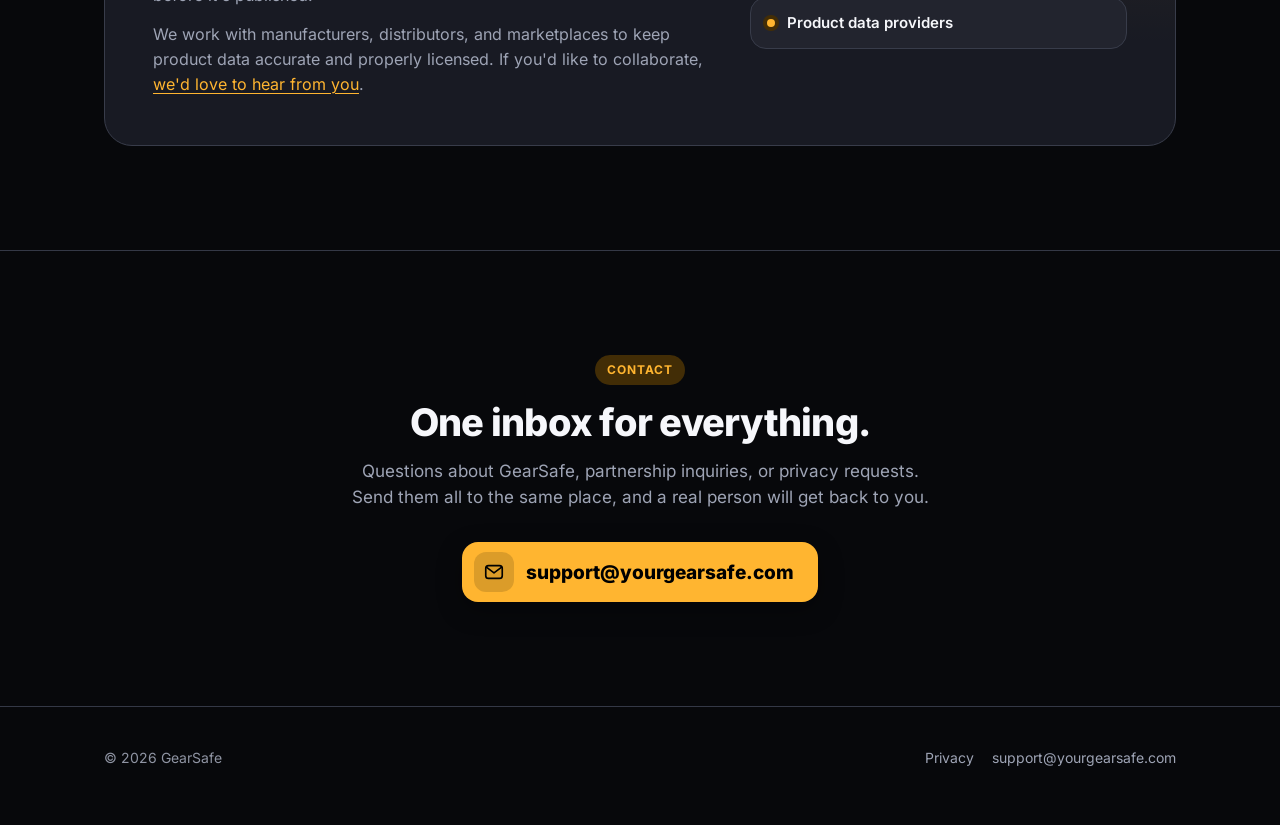
==== commit e126f700: "Enlarge header brand mark for legibility Co-Authored-By: Claude Opus 5 (1M context) <noreply@anthrop" ====
--- a/index.html
+++ b/index.html
@@ -27,7 +27,7 @@
   <header class="site-header">
     <div class="wrap">
       <a class="brand" href="/" aria-label="GearSafe home">
-        <img class="brand-mark" src="/assets/brand-mark.png" alt="" width="34" height="34">
+        <img class="brand-mark" src="/assets/brand-mark.png" alt="" width="40" height="40">
         <span class="wordmark">GearSafe</span>
       </a>
       <nav class="nav" aria-label="Primary">
--- a/assets/styles.css
+++ b/assets/styles.css
@@ -981,6 +981,10 @@
 }
 
 .brand-mark {
-  width: 34px;
-  height: 34px;
-}
+  width: 40px;
+  height: 40px;
+}
+
+@media (max-width: 420px) {
+  .brand-mark { width: 34px; height: 34px; }
+}
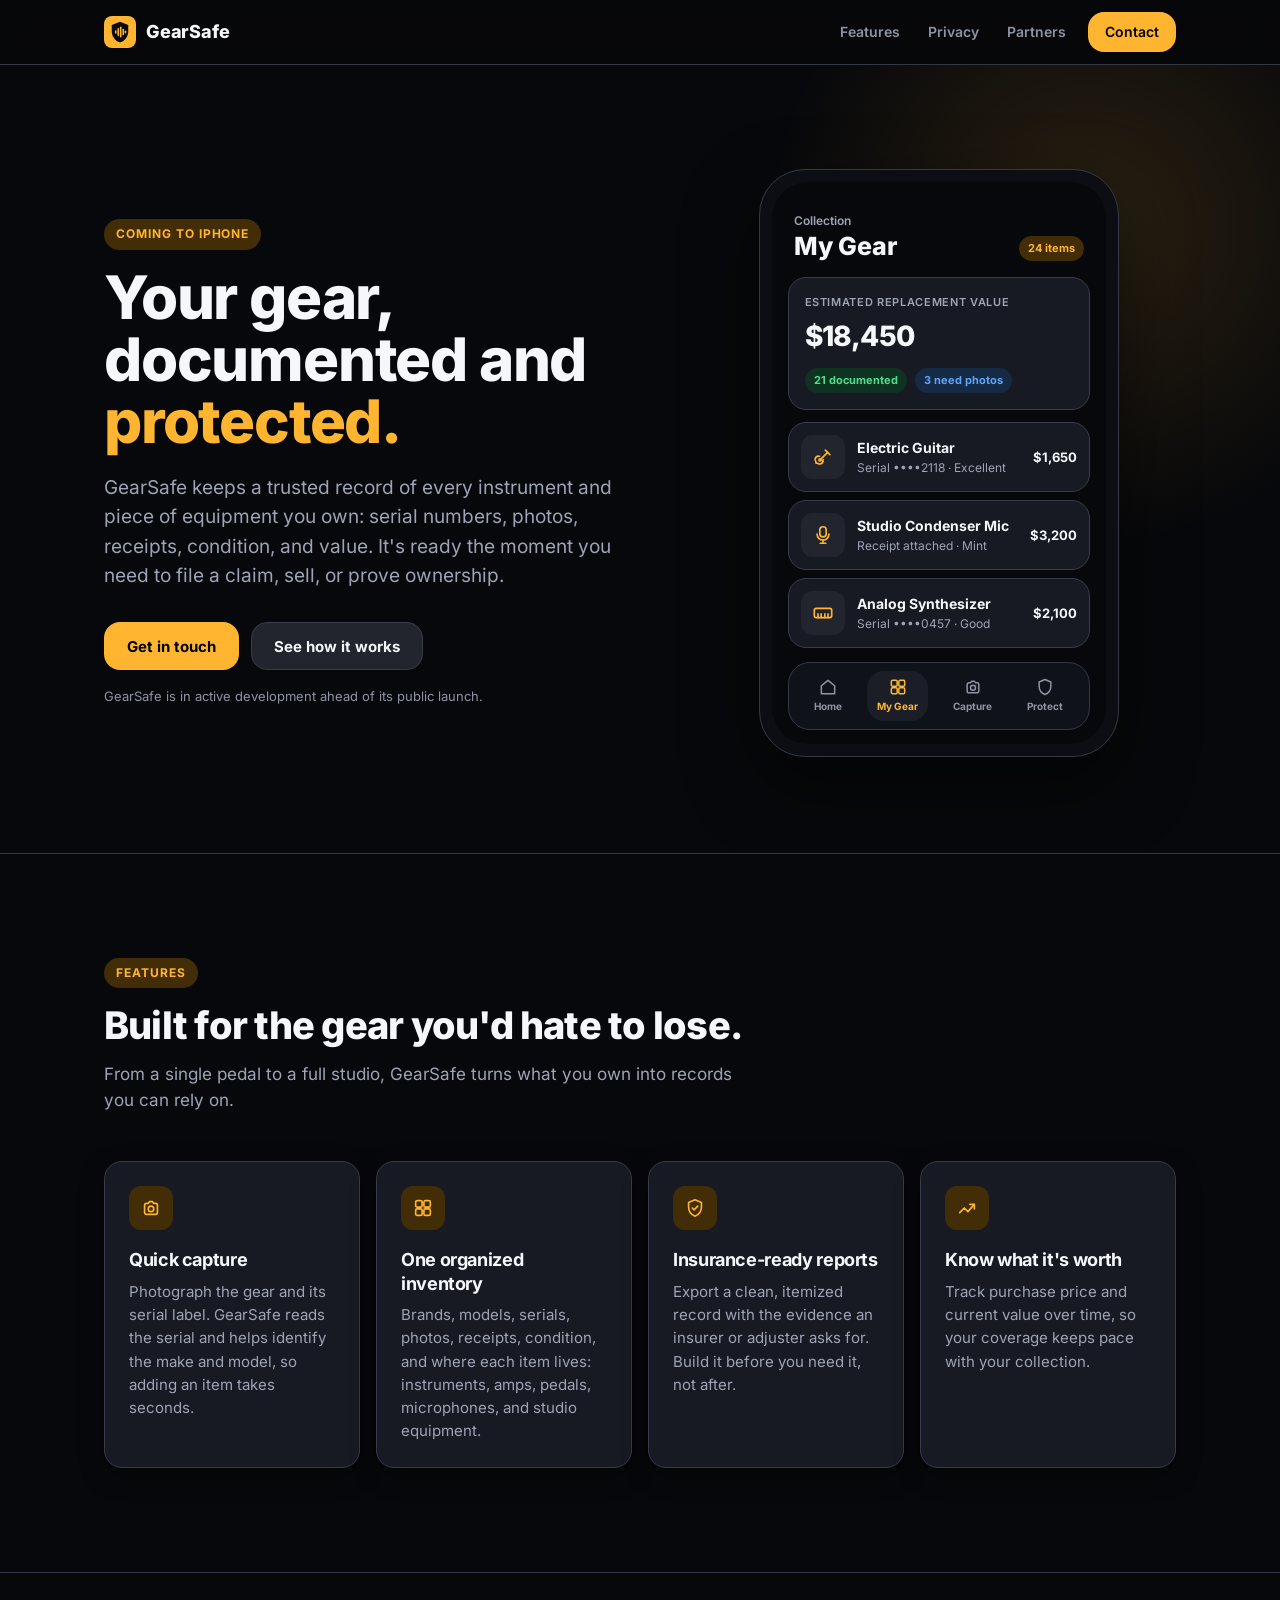
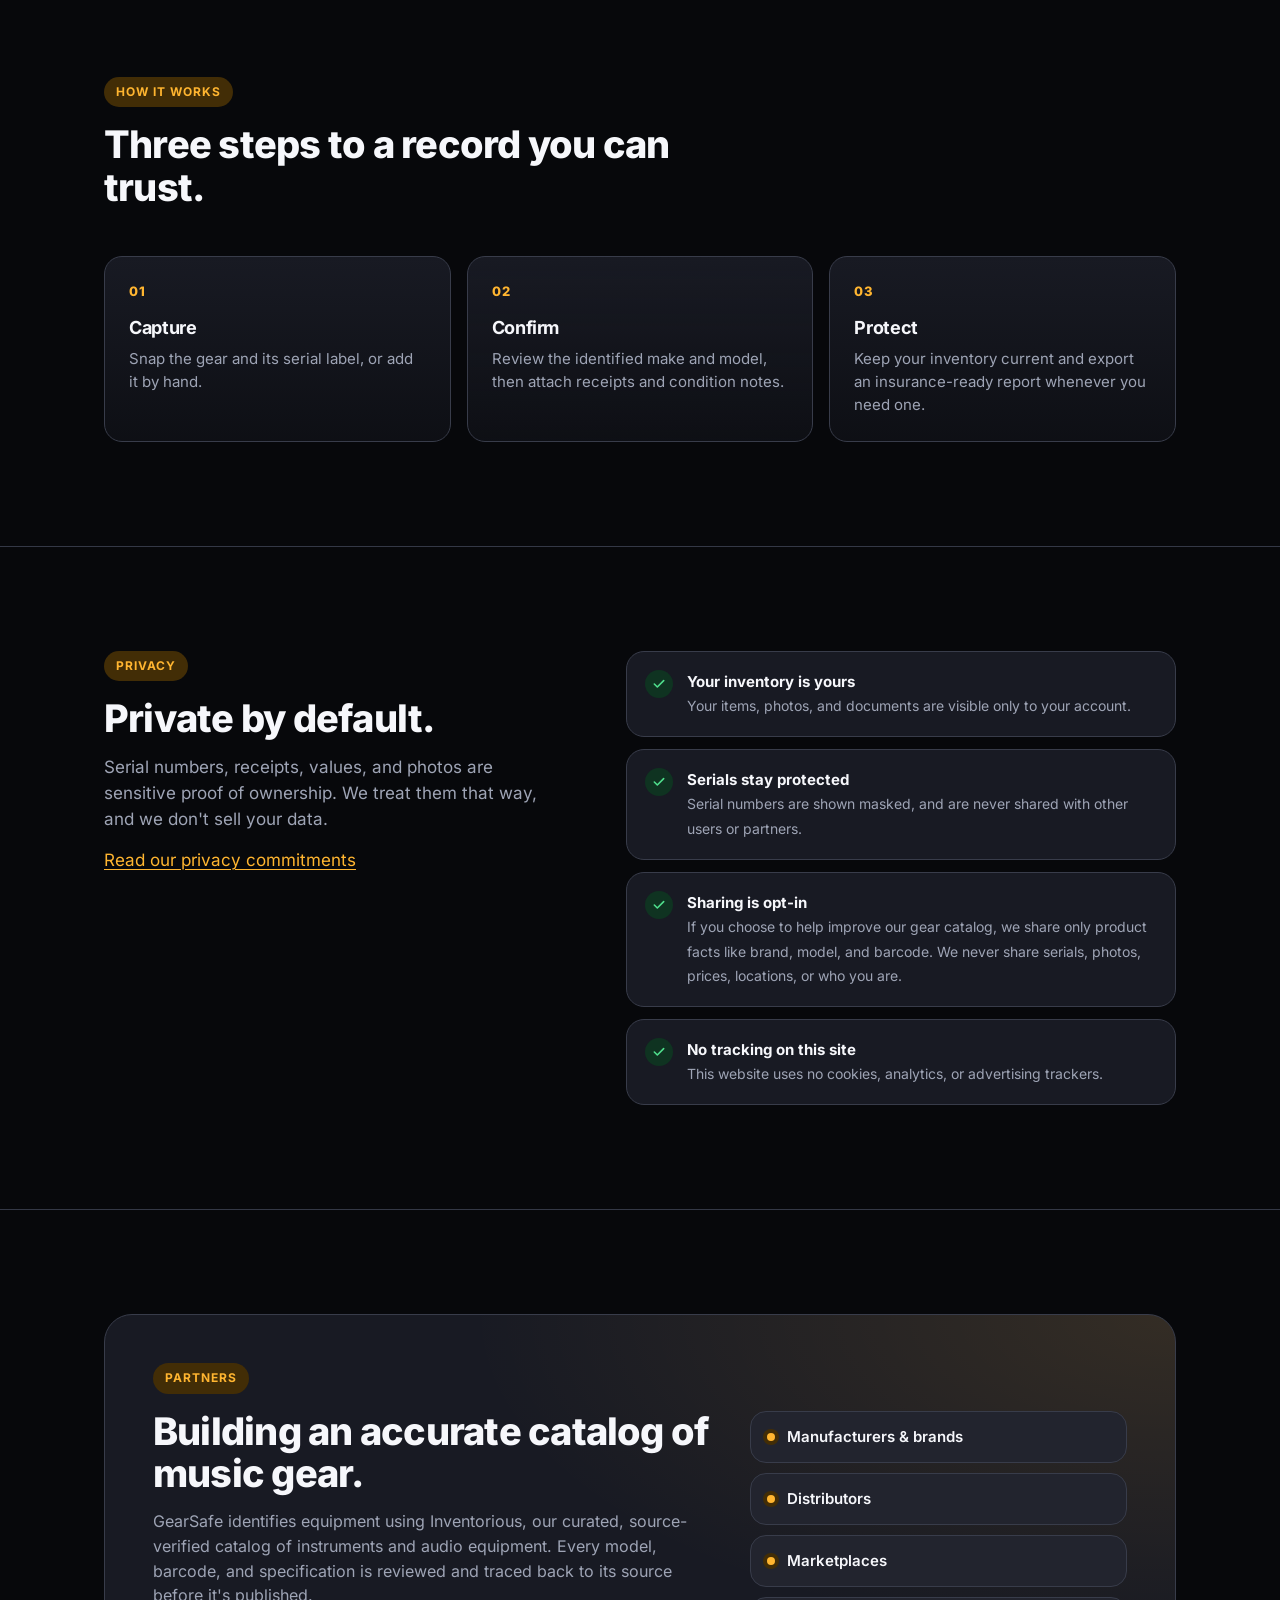
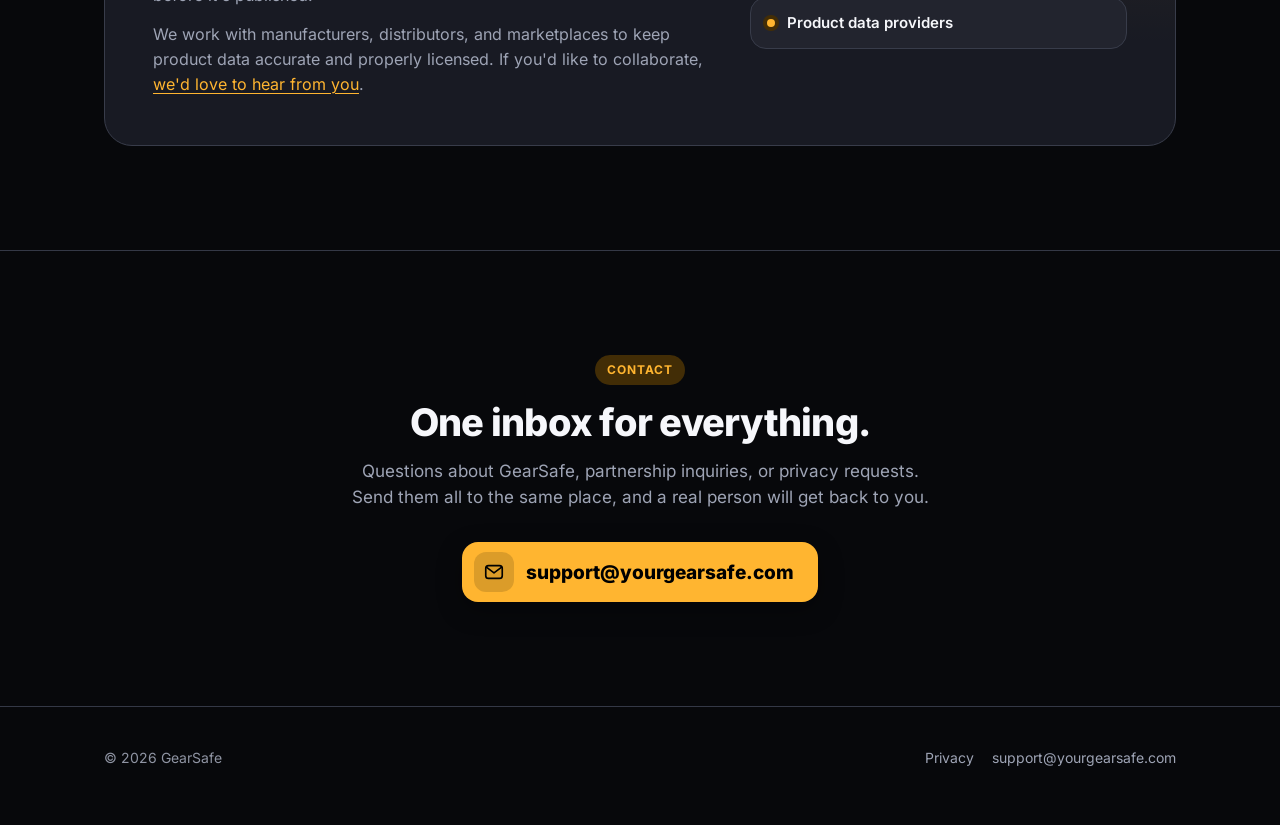
==== commit 9e184535: "Revert "Use the approved Figma brand mark and wordmark" This reverts commit 4083b90b75a5d848923538c0" ====
--- a/index.html
+++ b/index.html
@@ -8,8 +8,7 @@
   <meta name="theme-color" content="#07080B">
   <meta name="color-scheme" content="dark">
   <link rel="canonical" href="https://yourgearsafe.com/">
-  <link rel="icon" href="/favicon.png" type="image/png">
-  <link rel="apple-touch-icon" href="/apple-touch-icon.png">
+  <link rel="icon" href="/favicon.svg" type="image/svg+xml">
   <link rel="preload" href="/assets/fonts/inter-latin-wght.woff2" as="font" type="font/woff2" crossorigin>
   <link rel="stylesheet" href="/assets/styles.css">
 
@@ -18,7 +17,6 @@
   <meta property="og:title" content="GearSafe: Documented, insurance-ready music gear">
   <meta property="og:description" content="Document every instrument and piece of equipment you own, and turn it into insurance-ready records. Private by default.">
   <meta property="og:url" content="https://yourgearsafe.com/">
-  <meta property="og:image" content="https://yourgearsafe.com/assets/brand-mark.png">
   <meta name="twitter:card" content="summary">
 </head>
 <body>
@@ -27,8 +25,8 @@
   <header class="site-header">
     <div class="wrap">
       <a class="brand" href="/" aria-label="GearSafe home">
-        <img class="brand-mark" src="/assets/brand-mark.png" alt="" width="40" height="40">
-        <span class="wordmark">GearSafe</span>
+        <img class="brand-mark" src="/assets/mark.svg" alt="" width="32" height="32">
+        GearSafe
       </a>
       <nav class="nav" aria-label="Primary">
         <a class="nav-link" href="#features">Features</a>
--- a/assets/styles.css
+++ b/assets/styles.css
@@ -966,25 +966,3 @@
   width: 22px;
   height: 22px;
 }
-
-/* ---------- Brand lockup (Figma: Brand Icons page) ---------- */
-
-/* Wordmark type spec from Figma "GearSafe Logo Text": Inter 800, #FFF,
-   with a 3px #040507 stroke at 72px. The stroke is scaled proportionally
-   (~4% of font size) so it reads the same at header size. */
-.wordmark {
-  color: #fff;
-  font-weight: 800;
-  letter-spacing: -0.01em;
-  -webkit-text-stroke: 0.75px #040507;
-  paint-order: stroke fill;
-}
-
-.brand-mark {
-  width: 40px;
-  height: 40px;
-}
-
-@media (max-width: 420px) {
-  .brand-mark { width: 34px; height: 34px; }
-}
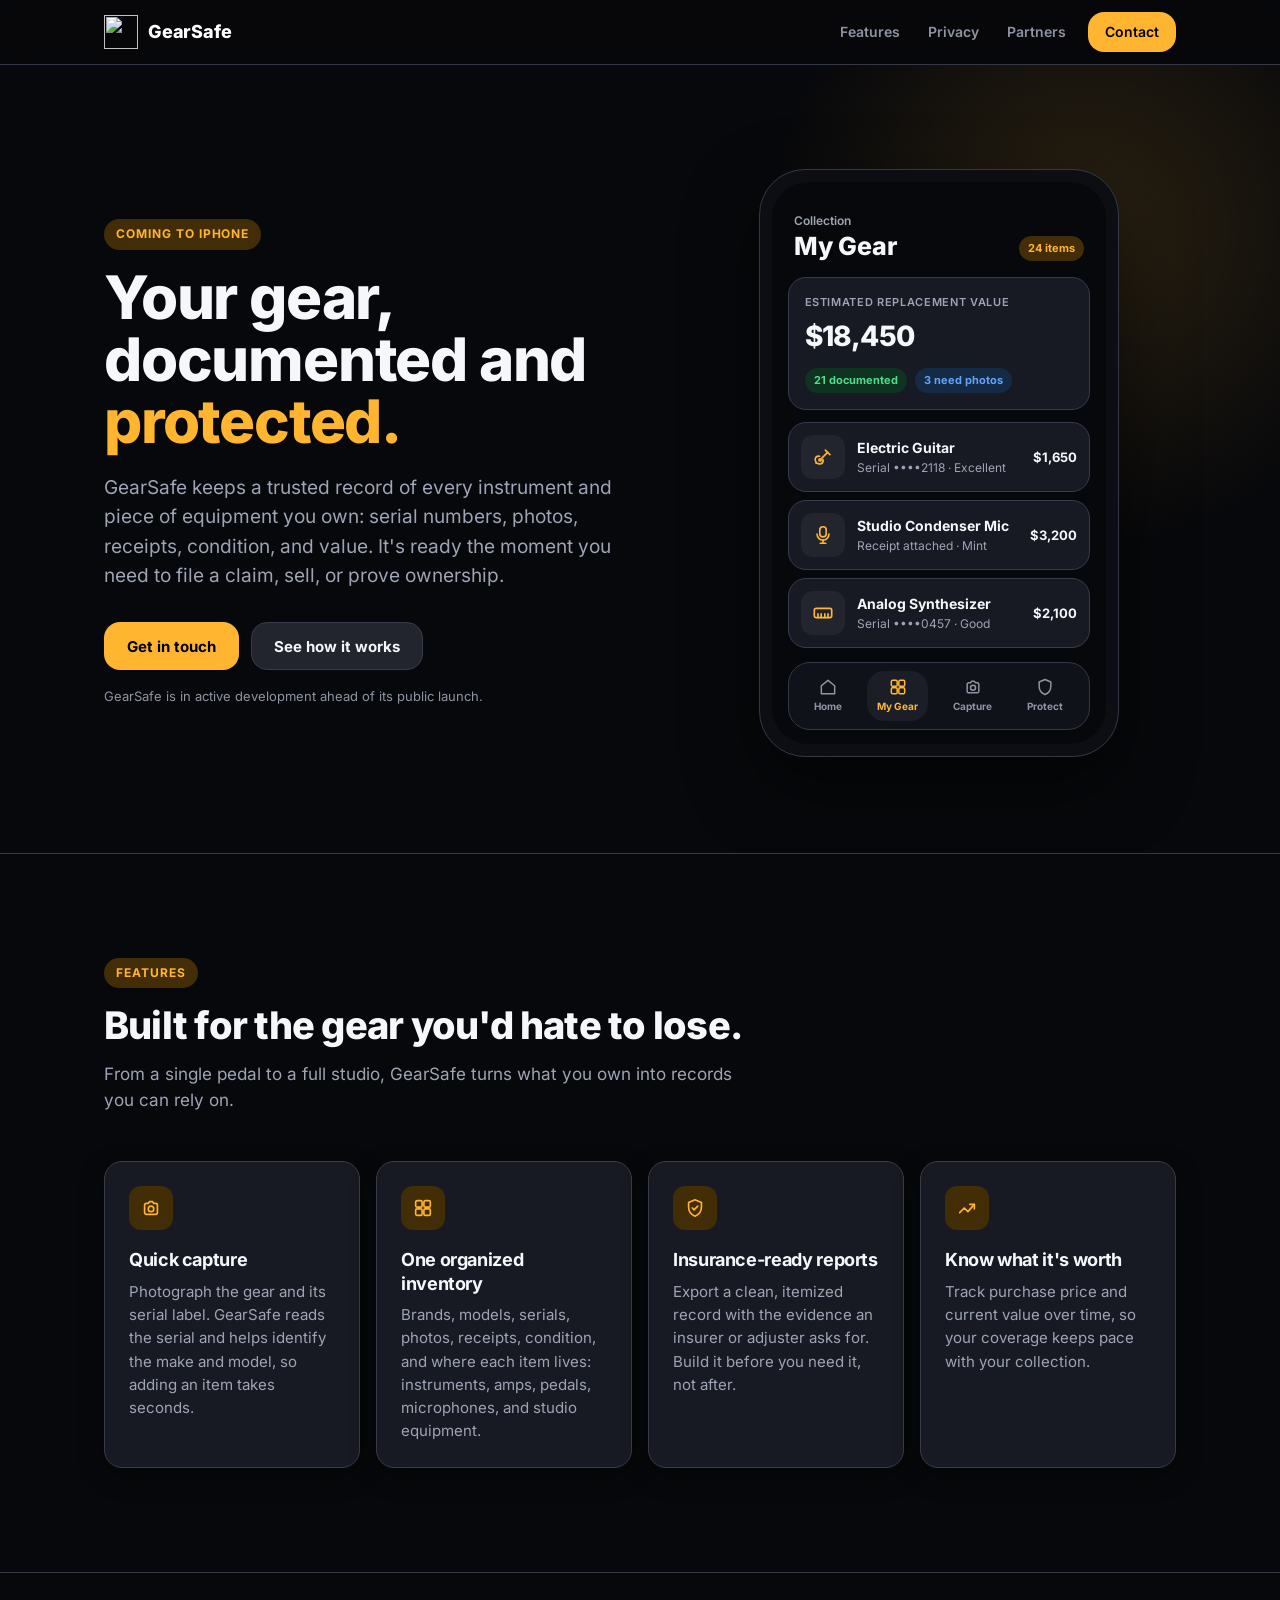
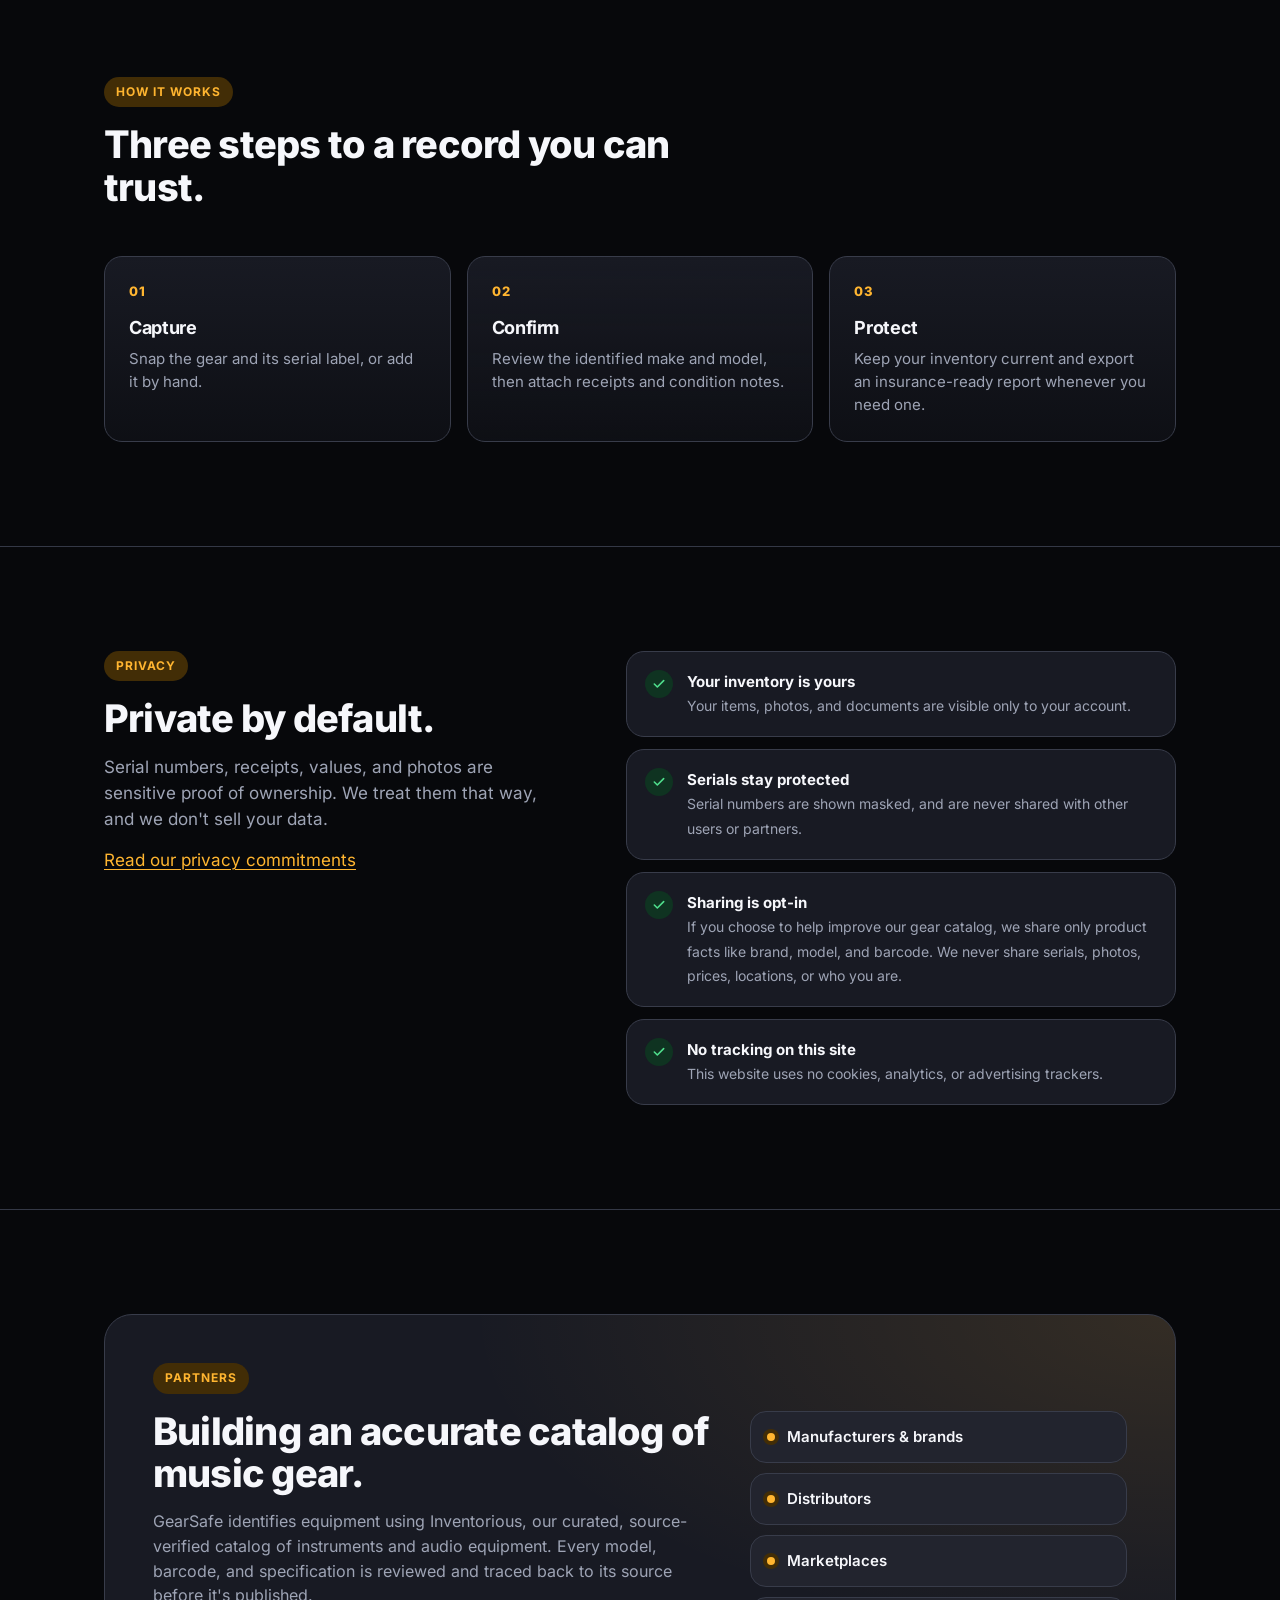
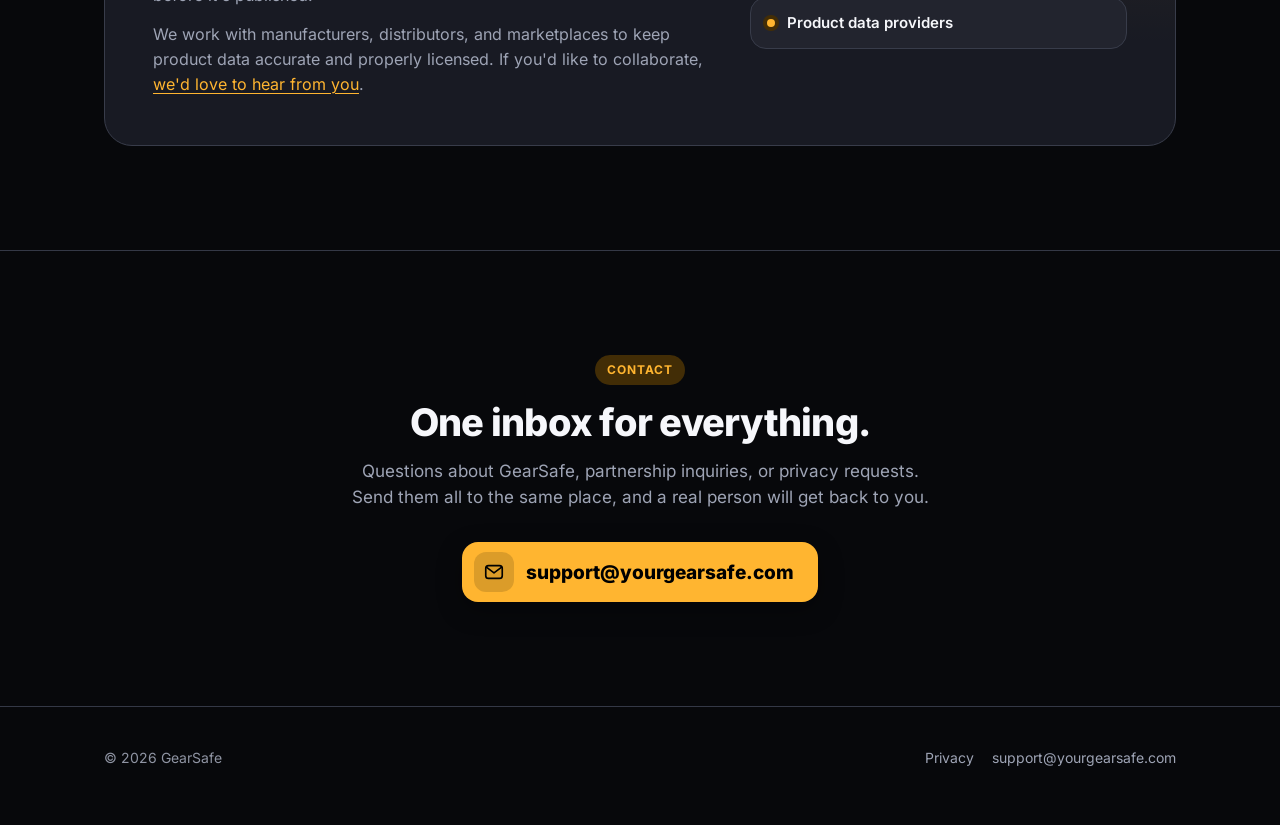
==== commit 0fe5ca69: "Revert "Enlarge header brand mark for legibility" This reverts commit e126f7002d14ee2030504427c37bba" ====
--- a/index.html
+++ b/index.html
@@ -8,7 +8,8 @@
   <meta name="theme-color" content="#07080B">
   <meta name="color-scheme" content="dark">
   <link rel="canonical" href="https://yourgearsafe.com/">
-  <link rel="icon" href="/favicon.svg" type="image/svg+xml">
+  <link rel="icon" href="/favicon.png" type="image/png">
+  <link rel="apple-touch-icon" href="/apple-touch-icon.png">
   <link rel="preload" href="/assets/fonts/inter-latin-wght.woff2" as="font" type="font/woff2" crossorigin>
   <link rel="stylesheet" href="/assets/styles.css">
 
@@ -17,6 +18,7 @@
   <meta property="og:title" content="GearSafe: Documented, insurance-ready music gear">
   <meta property="og:description" content="Document every instrument and piece of equipment you own, and turn it into insurance-ready records. Private by default.">
   <meta property="og:url" content="https://yourgearsafe.com/">
+  <meta property="og:image" content="https://yourgearsafe.com/assets/brand-mark.png">
   <meta name="twitter:card" content="summary">
 </head>
 <body>
@@ -25,8 +27,8 @@
   <header class="site-header">
     <div class="wrap">
       <a class="brand" href="/" aria-label="GearSafe home">
-        <img class="brand-mark" src="/assets/mark.svg" alt="" width="32" height="32">
-        GearSafe
+        <img class="brand-mark" src="/assets/brand-mark.png" alt="" width="34" height="34">
+        <span class="wordmark">GearSafe</span>
       </a>
       <nav class="nav" aria-label="Primary">
         <a class="nav-link" href="#features">Features</a>
--- a/assets/styles.css
+++ b/assets/styles.css
@@ -966,3 +966,21 @@
   width: 22px;
   height: 22px;
 }
+
+/* ---------- Brand lockup (Figma: Brand Icons page) ---------- */
+
+/* Wordmark type spec from Figma "GearSafe Logo Text": Inter 800, #FFF,
+   with a 3px #040507 stroke at 72px. The stroke is scaled proportionally
+   (~4% of font size) so it reads the same at header size. */
+.wordmark {
+  color: #fff;
+  font-weight: 800;
+  letter-spacing: -0.01em;
+  -webkit-text-stroke: 0.75px #040507;
+  paint-order: stroke fill;
+}
+
+.brand-mark {
+  width: 34px;
+  height: 34px;
+}
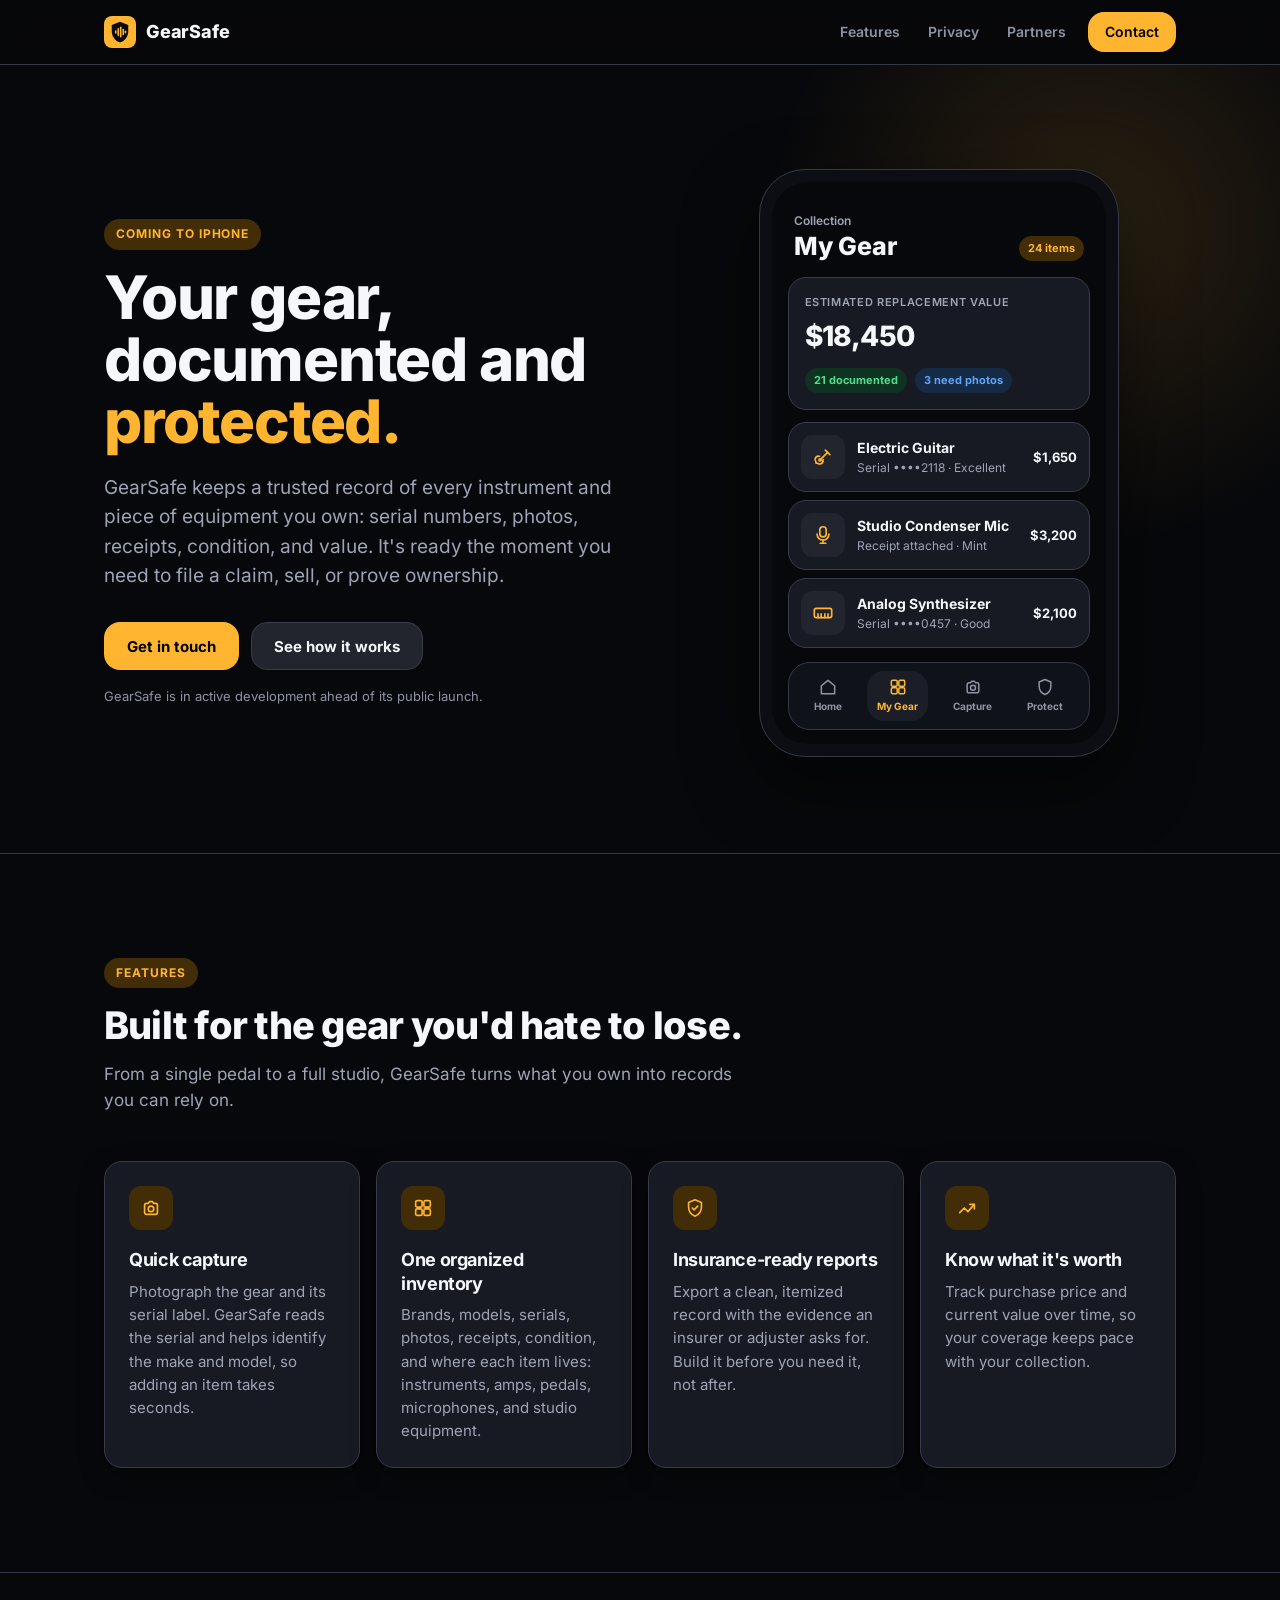
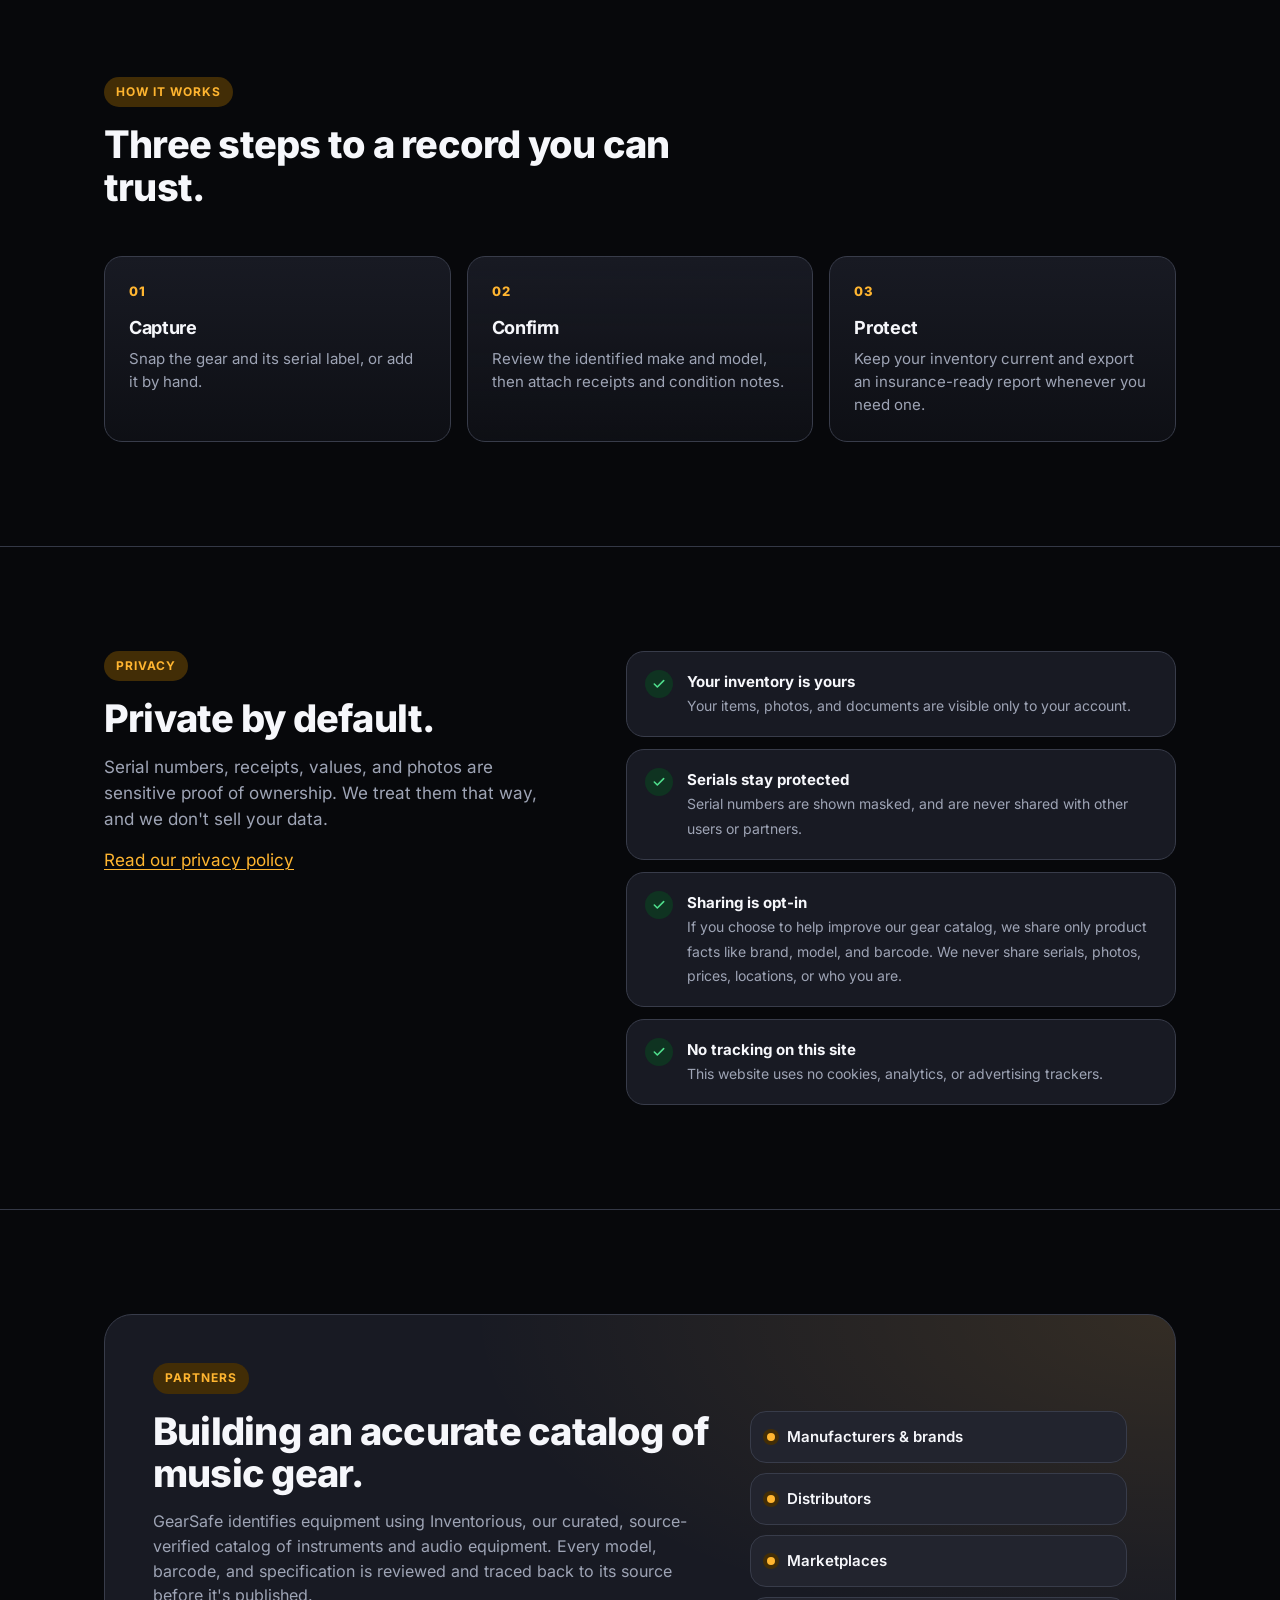
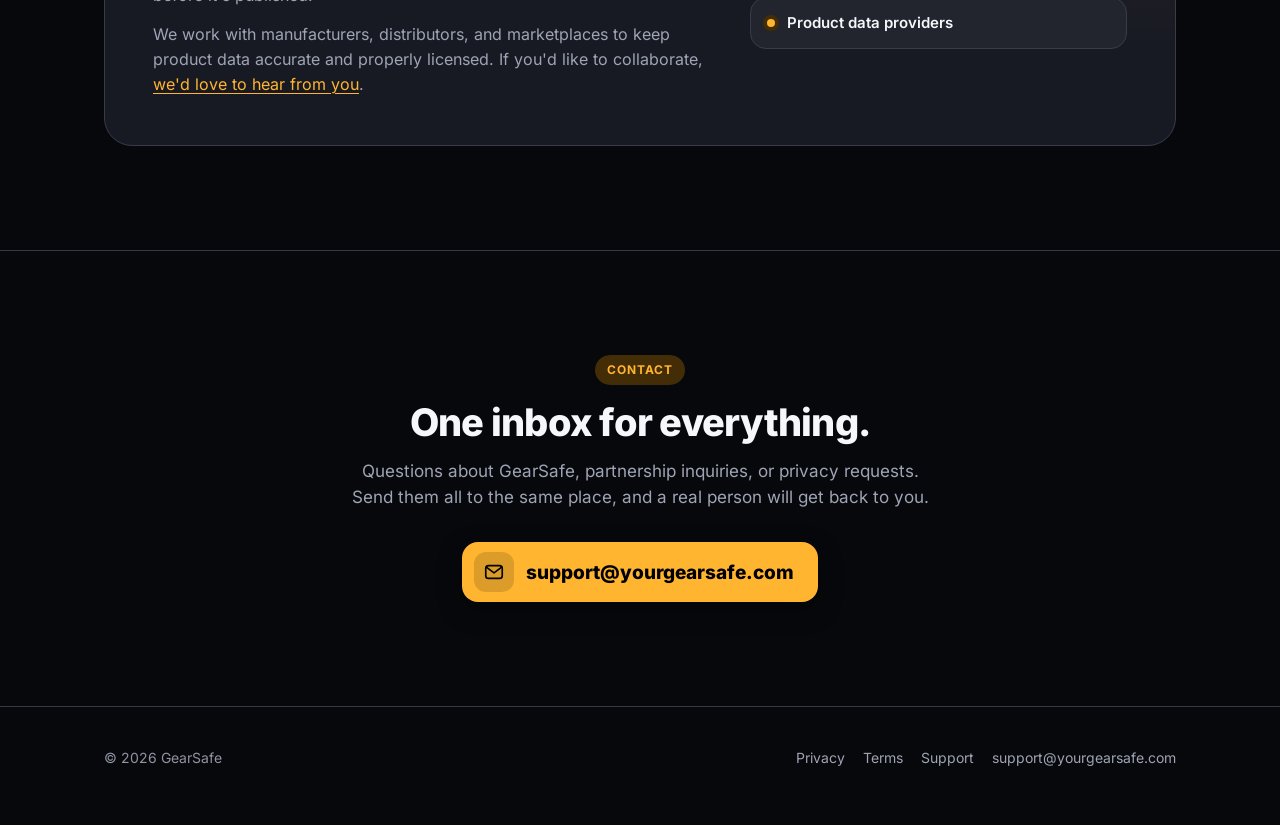
==== commit 251555a2: "Privacy policy, terms of use and support page for the GearSafe app Replaces the September pre-launch" ====
--- a/index.html
+++ b/index.html
@@ -8,8 +8,7 @@
   <meta name="theme-color" content="#07080B">
   <meta name="color-scheme" content="dark">
   <link rel="canonical" href="https://yourgearsafe.com/">
-  <link rel="icon" href="/favicon.png" type="image/png">
-  <link rel="apple-touch-icon" href="/apple-touch-icon.png">
+  <link rel="icon" href="/favicon.svg" type="image/svg+xml">
   <link rel="preload" href="/assets/fonts/inter-latin-wght.woff2" as="font" type="font/woff2" crossorigin>
   <link rel="stylesheet" href="/assets/styles.css">
 
@@ -18,7 +17,6 @@
   <meta property="og:title" content="GearSafe: Documented, insurance-ready music gear">
   <meta property="og:description" content="Document every instrument and piece of equipment you own, and turn it into insurance-ready records. Private by default.">
   <meta property="og:url" content="https://yourgearsafe.com/">
-  <meta property="og:image" content="https://yourgearsafe.com/assets/brand-mark.png">
   <meta name="twitter:card" content="summary">
 </head>
 <body>
@@ -27,8 +25,8 @@
   <header class="site-header">
     <div class="wrap">
       <a class="brand" href="/" aria-label="GearSafe home">
-        <img class="brand-mark" src="/assets/brand-mark.png" alt="" width="34" height="34">
-        <span class="wordmark">GearSafe</span>
+        <img class="brand-mark" src="/assets/mark.svg" alt="" width="32" height="32">
+        GearSafe
       </a>
       <nav class="nav" aria-label="Primary">
         <a class="nav-link" href="#features">Features</a>
@@ -208,7 +206,7 @@
             Serial numbers, receipts, values, and photos are sensitive proof of ownership.
             We treat them that way, and we don't sell your data.
           </p>
-          <p><a href="/privacy/">Read our privacy commitments</a></p>
+          <p><a href="/privacy/">Read our privacy policy</a></p>
         </div>
 
         <ul class="checklist">
@@ -283,6 +281,8 @@
       <span>© 2026 GearSafe</span>
       <nav class="footer-links" aria-label="Footer">
         <a href="/privacy/">Privacy</a>
+        <a href="/terms/">Terms</a>
+        <a href="/support/">Support</a>
         <a href="mailto:support@yourgearsafe.com">support@yourgearsafe.com</a>
       </nav>
     </div>
--- a/assets/styles.css
+++ b/assets/styles.css
@@ -804,6 +804,38 @@
   color: var(--text-primary);
 }
 
+.legal ul ul {
+  margin-top: 6px;
+}
+
+.legal .table-wrap {
+  margin: 16px 0;
+  overflow-x: auto;
+}
+
+.legal table {
+  width: 100%;
+  min-width: 36em;
+  border-collapse: collapse;
+  font-size: 15px;
+}
+
+.legal th,
+.legal td {
+  padding: 10px 12px;
+  border-bottom: 1px solid var(--border-default);
+  text-align: left;
+  vertical-align: top;
+}
+
+.legal th {
+  color: var(--text-primary);
+}
+
+.legal td {
+  color: var(--text-secondary);
+}
+
 .callout {
   margin-top: 28px;
   padding: 18px 20px;
@@ -966,21 +998,3 @@
   width: 22px;
   height: 22px;
 }
-
-/* ---------- Brand lockup (Figma: Brand Icons page) ---------- */
-
-/* Wordmark type spec from Figma "GearSafe Logo Text": Inter 800, #FFF,
-   with a 3px #040507 stroke at 72px. The stroke is scaled proportionally
-   (~4% of font size) so it reads the same at header size. */
-.wordmark {
-  color: #fff;
-  font-weight: 800;
-  letter-spacing: -0.01em;
-  -webkit-text-stroke: 0.75px #040507;
-  paint-order: stroke fill;
-}
-
-.brand-mark {
-  width: 34px;
-  height: 34px;
-}
